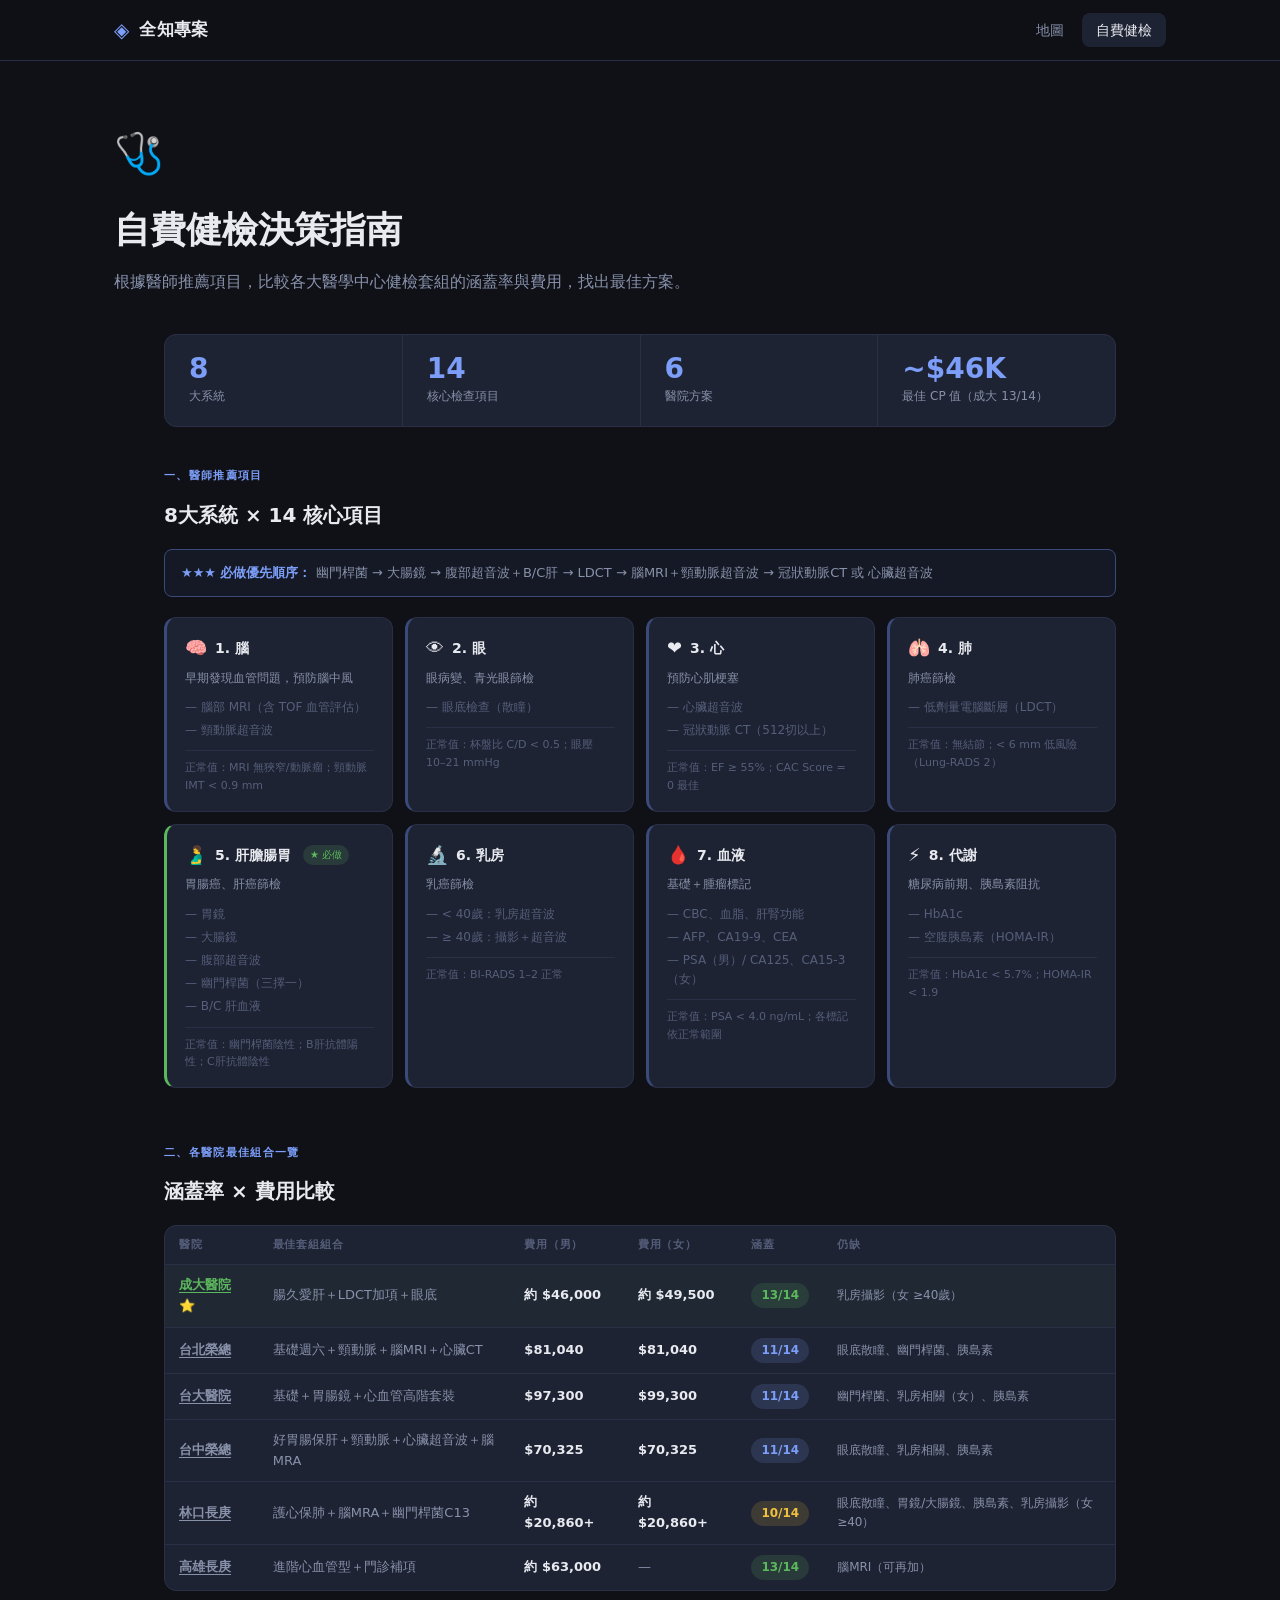
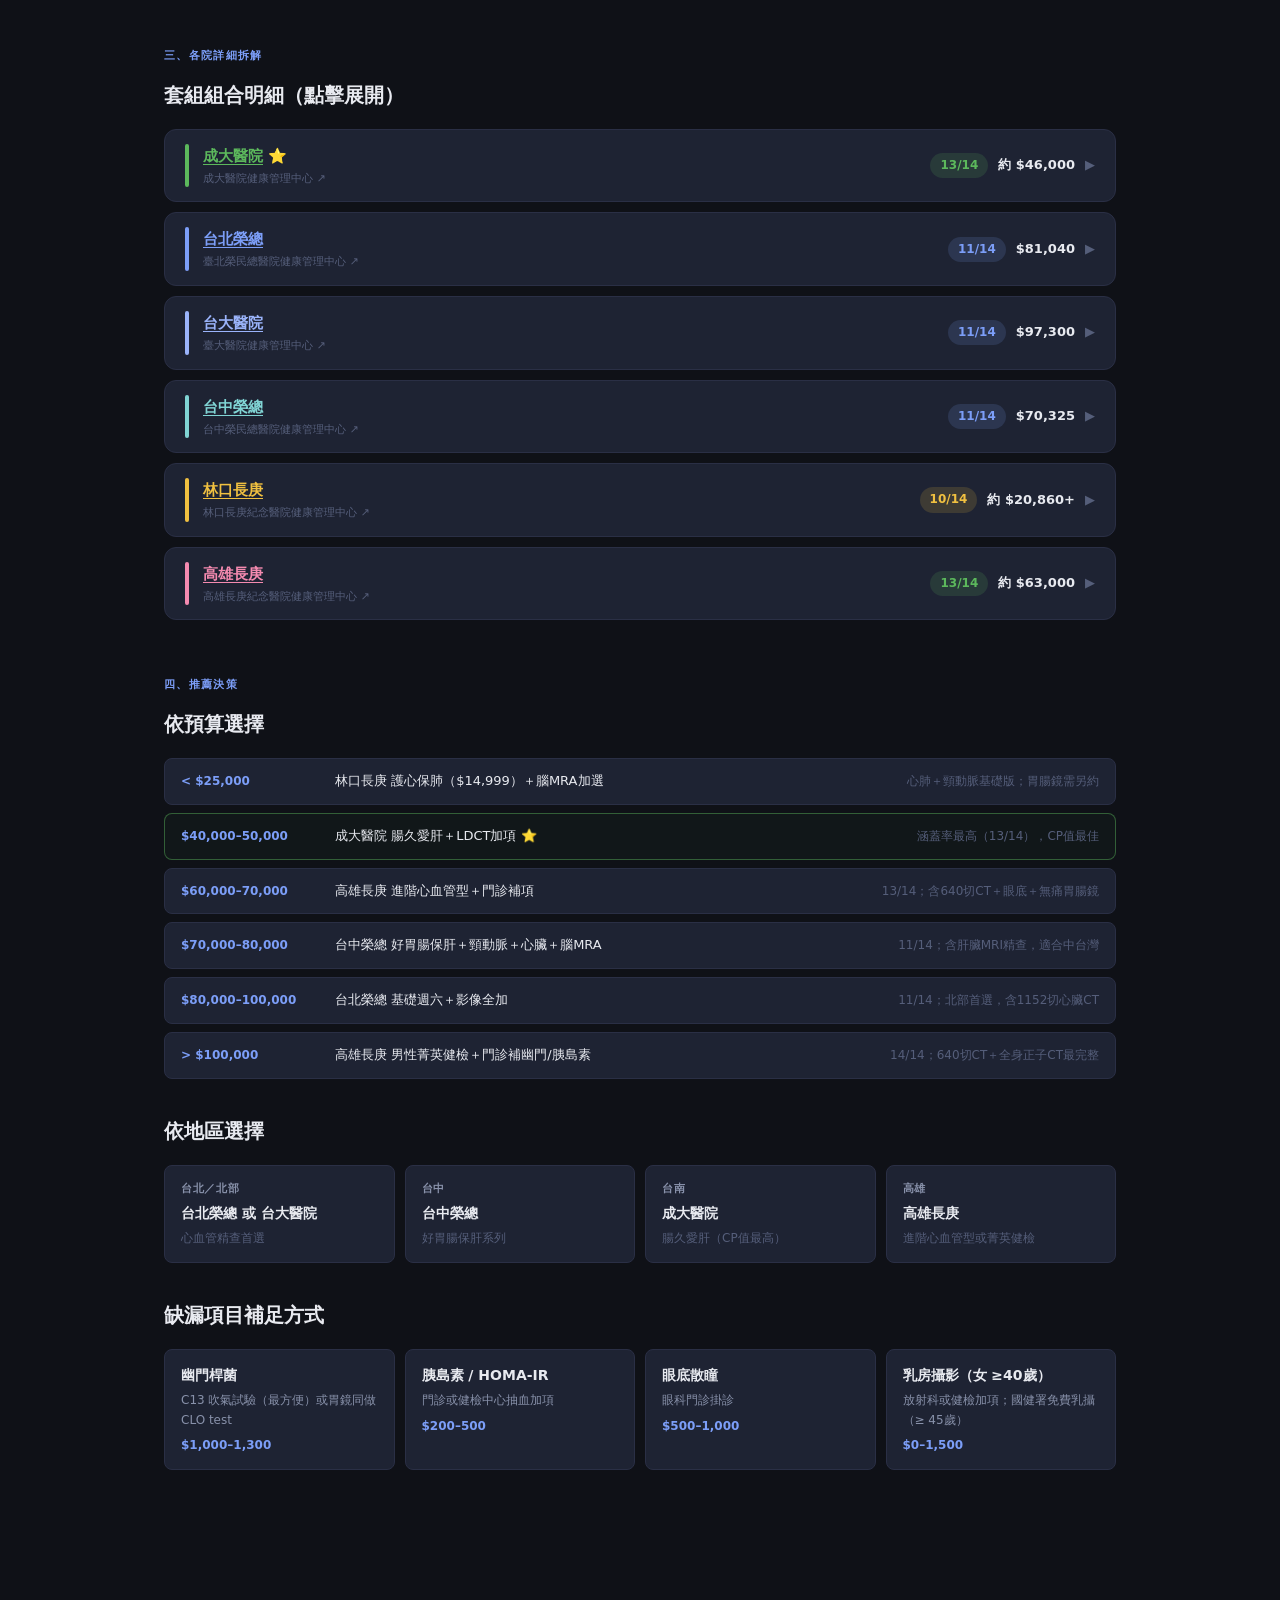
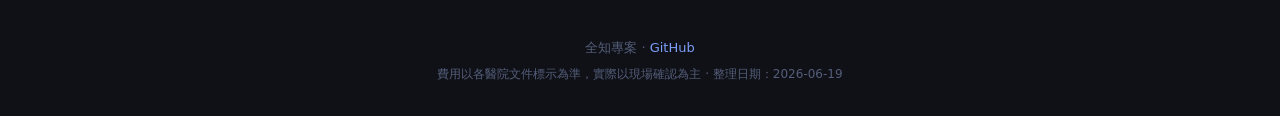
==== domains/自費健檢/index.html @ 2d079e44 "add hospital website links to health check page" ====
<!DOCTYPE html>
<html lang="zh-Hant">
<head>
  <meta charset="UTF-8" />
  <meta name="viewport" content="width=device-width, initial-scale=1.0" />
  <title>自費健檢決策指南 · 全知專案</title>
  <link rel="stylesheet" href="../../css/style.css" />
  <style>
    .hc-page { max-width: 1000px; margin: 0 auto; padding: 0 24px 80px; }

    .section-label {
      font-size: 11px; font-weight: 700; letter-spacing: 0.12em;
      text-transform: uppercase; color: var(--accent); margin-bottom: 14px;
    }
    .section-block { margin-bottom: 56px; }
    .section-block h2 { font-size: 20px; font-weight: 600; margin-bottom: 18px; }

    /* Stats bar */
    .stats-bar {
      display: flex; gap: 0; flex-wrap: wrap;
      background: var(--bg-card); border: 1px solid var(--border);
      border-radius: var(--radius); overflow: hidden; margin-bottom: 40px;
    }
    .stat-item {
      flex: 1; min-width: 110px; padding: 20px 24px;
      border-right: 1px solid var(--border);
    }
    .stat-item:last-child { border-right: none; }
    .stat-num { font-size: 28px; font-weight: 700; color: var(--accent); line-height: 1; }
    .stat-label { font-size: 12px; color: var(--text-muted); margin-top: 4px; }

    /* System cards */
    .systems-grid {
      display: grid;
      grid-template-columns: repeat(auto-fill, minmax(220px, 1fr));
      gap: 12px;
    }
    .system-card {
      background: var(--bg-card); border: 1px solid var(--border);
      border-radius: var(--radius); padding: 16px 18px;
      border-left: 3px solid var(--accent-dim);
    }
    .system-card.important { border-left-color: #5cb85c; }
    .system-card-header { display: flex; align-items: center; gap: 8px; margin-bottom: 6px; }
    .system-card-icon { font-size: 18px; }
    .system-card-title { font-size: 14px; font-weight: 600; }
    .system-tag {
      display: inline-block; font-size: 10px; padding: 2px 7px;
      background: rgba(92,184,92,0.15); border-radius: 10px; color: #5cb85c; margin-left: 4px;
    }
    .system-card-purpose { font-size: 12px; color: var(--text-muted); margin-bottom: 8px; }
    .system-card-items { list-style: none; padding: 0; margin: 0; }
    .system-card-items li { font-size: 12px; color: var(--text-dim); padding: 2px 0; }
    .system-card-items li::before { content: '— '; }
    .system-card-normal { margin-top: 8px; font-size: 11px; color: var(--text-dim); padding-top: 8px; border-top: 1px solid var(--border); }

    /* Coverage badge */
    .cov-badge {
      display: inline-flex; align-items: center;
      font-size: 12px; font-weight: 700;
      padding: 3px 10px; border-radius: 20px;
    }
    .cov-high   { background: rgba(92,184,92,0.15);  color: #5cb85c; }
    .cov-mid    { background: rgba(124,158,248,0.15); color: var(--accent); }
    .cov-low    { background: rgba(240,192,64,0.15);  color: #f0c040; }

    /* Comparison table */
    .hc-table { width: 100%; border-collapse: collapse; font-size: 13px; }
    .hc-table th {
      padding: 10px 14px; text-align: left; font-size: 11px;
      font-weight: 700; letter-spacing: 0.07em; text-transform: uppercase;
      color: var(--text-dim); border-bottom: 1px solid var(--border);
    }
    .hc-table td {
      padding: 10px 14px; border-bottom: 1px solid var(--border);
      color: var(--text-muted); vertical-align: middle;
    }
    .hc-table tr:last-child td { border-bottom: none; }
    .hc-table td:first-child { font-weight: 600; }
    .hc-table tr.rec td:first-child { color: #5cb85c; }
    .hc-table tr.rec { background: rgba(92,184,92,0.03); }
    .cost-main { font-weight: 700; color: var(--text); }

    /* Hospital accordion */
    .hosp-card {
      background: var(--bg-card); border: 1px solid var(--border);
      border-radius: var(--radius); margin-bottom: 10px; overflow: hidden;
    }
    .hosp-header {
      display: flex; align-items: center; gap: 14px;
      padding: 14px 20px; cursor: pointer; user-select: none;
      transition: background var(--transition);
    }
    .hosp-header:hover { background: rgba(255,255,255,0.025); }
    .hosp-bar { width: 4px; align-self: stretch; border-radius: 2px; flex-shrink: 0; }
    .hosp-name { font-size: 15px; font-weight: 600; }
    .hosp-sub  { font-size: 11px; color: var(--text-dim); margin-top: 2px; }
    .hosp-right { display: flex; align-items: center; gap: 10px; margin-left: auto; }
    .hosp-chevron { color: var(--text-dim); font-size: 13px; transition: transform 0.2s; flex-shrink: 0; }
    .hosp-card.open .hosp-chevron { transform: rotate(90deg); }
    .hosp-body {
      display: none; padding: 0 20px 20px 38px;
      border-top: 1px solid var(--border);
    }
    .hosp-card.open .hosp-body { display: block; }

    /* Package table */
    .pkg-table { width: 100%; border-collapse: collapse; font-size: 12px; margin-top: 16px; }
    .pkg-table th {
      padding: 7px 12px; text-align: left; font-size: 11px;
      color: var(--text-dim); border-bottom: 1px solid var(--border);
    }
    .pkg-table td {
      padding: 7px 12px; border-bottom: 1px solid var(--border); color: var(--text-muted);
    }
    .pkg-table tr:last-child td { border-bottom: none; }
    .pkg-total td { background: rgba(255,255,255,0.03); font-weight: 700; color: var(--text); }

    /* Covered / missing chips */
    .chips-row { display: flex; gap: 20px; flex-wrap: wrap; margin-top: 14px; }
    .chips-group { flex: 1; min-width: 180px; }
    .chips-title {
      font-size: 10px; font-weight: 700; letter-spacing: 0.07em;
      text-transform: uppercase; margin-bottom: 7px;
    }
    .chips-title.ok   { color: #5cb85c; }
    .chips-title.miss { color: #f0a040; }
    .chip {
      display: inline-block; font-size: 11px; padding: 2px 8px;
      border-radius: 10px; margin: 2px 3px;
    }
    .chip-ok   { background: rgba(92,184,92,0.12);  color: #5cb85c; }
    .chip-miss { background: rgba(240,160,64,0.12); color: #f0a040; }
    .gap-list { list-style: none; padding: 0; margin-top: 8px; }
    .gap-list li { font-size: 12px; color: var(--text-muted); padding: 2px 0; }
    .gap-list li::before { content: '→ '; color: var(--accent); }
    .highlight-box {
      margin-top: 14px; padding: 10px 14px;
      background: rgba(255,255,255,0.025); border-radius: 8px;
      font-size: 12px; color: var(--text-muted); line-height: 1.7;
    }
    .alt-plan-box {
      margin-top: 10px; padding: 12px 14px;
      border-radius: 8px; border: 1px solid; font-size: 12px;
    }
    .alt-plan-box strong { display: block; margin-bottom: 4px; }

    /* Budget tiers */
    .budget-list { display: flex; flex-direction: column; gap: 8px; }
    .budget-row {
      display: flex; align-items: baseline; gap: 14px; flex-wrap: wrap;
      background: var(--bg-card); border: 1px solid var(--border);
      border-radius: var(--radius-sm); padding: 12px 16px;
      transition: border-color var(--transition);
    }
    .budget-row:hover { border-color: var(--accent-dim); }
    .budget-row.best {
      border-color: rgba(92,184,92,0.45);
      background: rgba(92,184,92,0.04);
    }
    .budget-range {
      font-size: 12px; font-weight: 700; color: var(--accent);
      min-width: 140px; flex-shrink: 0;
    }
    .budget-plan { font-size: 13px; color: var(--text); flex: 1; }
    .budget-note { font-size: 12px; color: var(--text-dim); }

    /* Region cards */
    .region-grid {
      display: grid;
      grid-template-columns: repeat(auto-fill, minmax(200px, 1fr));
      gap: 10px;
    }
    .region-card {
      background: var(--bg-card); border: 1px solid var(--border);
      border-radius: var(--radius-sm); padding: 14px 16px;
    }
    .region-name  { font-size: 11px; font-weight: 700; text-transform: uppercase; letter-spacing: 0.06em; color: var(--text-muted); margin-bottom: 5px; }
    .region-hosp  { font-size: 14px; font-weight: 600; color: var(--text); }
    .region-note  { font-size: 12px; color: var(--text-dim); margin-top: 4px; }

    /* Remedy cards */
    .remedy-grid {
      display: grid;
      grid-template-columns: repeat(auto-fill, minmax(220px, 1fr));
      gap: 10px;
    }
    .remedy-card {
      background: var(--bg-card); border: 1px solid var(--border);
      border-radius: var(--radius-sm); padding: 14px 16px;
    }
    .remedy-item { font-size: 14px; font-weight: 600; margin-bottom: 5px; }
    .remedy-how  { font-size: 12px; color: var(--text-muted); margin-bottom: 6px; line-height: 1.6; }
    .remedy-cost { font-size: 12px; font-weight: 700; color: var(--accent); }

    /* Info note */
    .info-note {
      background: rgba(124,158,248,0.06); border: 1px solid var(--accent-dim);
      border-radius: var(--radius-sm); padding: 12px 16px;
      font-size: 13px; color: var(--text-muted); margin-bottom: 20px; line-height: 1.7;
    }
    .info-note strong { color: var(--accent); }

    @media (max-width: 768px) {
      .stats-bar { flex-direction: row; }
      .stat-item { border-right: 1px solid var(--border); border-bottom: none; }
      .systems-grid { grid-template-columns: 1fr; }
      .chips-row { flex-direction: column; }
      .budget-row { flex-direction: column; gap: 4px; }
      .budget-range { min-width: auto; }
    }
  </style>
</head>
<body>

  <header class="site-header">
    <div class="header-inner">
      <div class="logo">
        <a href="../../index.html" style="display:flex;align-items:center;gap:10px;color:inherit;text-decoration:none;">
          <span class="logo-icon">◈</span>
          <span class="logo-text">全知專案</span>
        </a>
      </div>
      <nav class="site-nav">
        <a href="../../index.html" class="nav-link">地圖</a>
        <a href="index.html" class="nav-link active">自費健檢</a>
      </nav>
    </div>
  </header>

  <main>
    <div class="domain-page-header">
      <span class="domain-page-icon">🩺</span>
      <h1 class="domain-page-title">自費健檢決策指南</h1>
      <p class="domain-page-desc">根據醫師推薦項目，比較各大醫學中心健檢套組的涵蓋率與費用，找出最佳方案。</p>
    </div>

    <div class="hc-page">

      <!-- Stats bar -->
      <div class="stats-bar">
        <div class="stat-item">
          <div class="stat-num">8</div>
          <div class="stat-label">大系統</div>
        </div>
        <div class="stat-item">
          <div class="stat-num">14</div>
          <div class="stat-label">核心檢查項目</div>
        </div>
        <div class="stat-item">
          <div class="stat-num">6</div>
          <div class="stat-label">醫院方案</div>
        </div>
        <div class="stat-item">
          <div class="stat-num">~$46K</div>
          <div class="stat-label">最佳 CP 值（成大 13/14）</div>
        </div>
      </div>

      <!-- 一、8大系統 -->
      <div class="section-block" id="systems">
        <div class="section-label">一、醫師推薦項目</div>
        <h2>8大系統 × 14 核心項目</h2>
        <div class="info-note">
          <strong>★★★ 必做優先順序：</strong>
          幽門桿菌 → 大腸鏡 → 腹部超音波＋B/C肝 → LDCT → 腦MRI＋頸動脈超音波 → 冠狀動脈CT 或 心臟超音波
        </div>
        <div class="systems-grid" id="systemsGrid"></div>
      </div>

      <!-- 二、比較總覽 -->
      <div class="section-block" id="overview">
        <div class="section-label">二、各醫院最佳組合一覽</div>
        <h2>涵蓋率 × 費用比較</h2>
        <div style="background:var(--bg-card);border:1px solid var(--border);border-radius:var(--radius);overflow:hidden;">
          <table class="hc-table" id="comparisonTable"></table>
        </div>
      </div>

      <!-- 三、詳細拆解 -->
      <div class="section-block" id="detail">
        <div class="section-label">三、各院詳細拆解</div>
        <h2>套組組合明細（點擊展開）</h2>
        <div id="hospitalCards"></div>
      </div>

      <!-- 四、推薦決策 -->
      <div class="section-block" id="decision">
        <div class="section-label">四、推薦決策</div>
        <h2>依預算選擇</h2>
        <div class="budget-list" id="budgetList"></div>

        <h2 style="margin-top:36px;">依地區選擇</h2>
        <div class="region-grid" id="regionGrid"></div>

        <h2 style="margin-top:36px;">缺漏項目補足方式</h2>
        <div class="remedy-grid" id="remedyGrid"></div>
      </div>

    </div><!-- .hc-page -->
  </main>

  <footer class="site-footer">
    <p>全知專案 · <a href="https://github.com/Risch315815/Know_All" target="_blank">GitHub</a></p>
    <p style="margin-top:6px;font-size:12px;color:var(--text-dim);">費用以各醫院文件標示為準，實際以現場確認為主 · 整理日期：2026-06-19</p>
  </footer>

  <script>
  // ════════════════════════════════════════════════════════
  // DATA
  // ════════════════════════════════════════════════════════

  const SYSTEMS = [
    {
      id: 1, icon: '🧠', title: '腦', important: false,
      purpose: '早期發現血管問題，預防腦中風',
      items: ['腦部 MRI（含 TOF 血管評估）', '頸動脈超音波'],
      normal: 'MRI 無狹窄/動脈瘤；頸動脈 IMT < 0.9 mm',
    },
    {
      id: 2, icon: '👁', title: '眼', important: false,
      purpose: '眼病變、青光眼篩檢',
      items: ['眼底檢查（散瞳）'],
      normal: '杯盤比 C/D < 0.5；眼壓 10–21 mmHg',
    },
    {
      id: 3, icon: '❤️', title: '心', important: false,
      purpose: '預防心肌梗塞',
      items: ['心臟超音波', '冠狀動脈 CT（512切以上）'],
      normal: 'EF ≥ 55%；CAC Score = 0 最佳',
    },
    {
      id: 4, icon: '🫁', title: '肺', important: false,
      purpose: '肺癌篩檢',
      items: ['低劑量電腦斷層（LDCT）'],
      normal: '無結節；< 6 mm 低風險（Lung-RADS 2）',
    },
    {
      id: 5, icon: '🫃', title: '肝膽腸胃', important: true,
      purpose: '胃腸癌、肝癌篩檢',
      items: ['胃鏡', '大腸鏡', '腹部超音波', '幽門桿菌（三擇一）', 'B/C 肝血液'],
      normal: '幽門桿菌陰性；B肝抗體陽性；C肝抗體陰性',
    },
    {
      id: 6, icon: '🔬', title: '乳房', important: false,
      purpose: '乳癌篩檢',
      items: ['< 40歲：乳房超音波', '≥ 40歲：攝影＋超音波'],
      normal: 'BI-RADS 1–2 正常',
    },
    {
      id: 7, icon: '🩸', title: '血液', important: false,
      purpose: '基礎＋腫瘤標記',
      items: ['CBC、血脂、肝腎功能', 'AFP、CA19-9、CEA', 'PSA（男）/ CA125、CA15-3（女）'],
      normal: 'PSA < 4.0 ng/mL；各標記依正常範圍',
    },
    {
      id: 8, icon: '⚡', title: '代謝', important: false,
      purpose: '糖尿病前期、胰島素阻抗',
      items: ['HbA1c', '空腹胰島素（HOMA-IR）'],
      normal: 'HbA1c < 5.7%；HOMA-IR < 1.9',
    },
  ];

  const HOSPITALS = [
    {
      name: '成大醫院', fullName: '成大醫院健康管理中心',
      url: 'https://hmc.hosp.ncku.edu.tw/%E5%81%A5%E6%AA%A2%E5%A5%97%E8%A3%9D/%E5%A5%97%E8%A3%9D%E9%A0%90%E7%B4%84/',
      color: '#5cb85c', recommended: true,
      combo: '腸久愛肝＋LDCT加項＋眼底',
      costM: '約 $46,000', costF: '約 $49,500',
      cov: 13, tot: 14,
      missing: ['乳房攝影（女 ≥40歲）'],
      packages: [
        { item: '腸久愛肝套組（腦MRI＋頸動脈＋冠狀動脈CT＋胃腸鏡＋腹部MRI＋幽門桿菌＋腫瘤標記）', m: '$41,200',          f: '$44,500' },
        { item: '加購：LDCT',              m: '約 $3,000–5,000', f: '同左' },
        { item: '加購：眼底散瞳（眼科掛診）', m: '約 $500–1,000',   f: '同左' },
        { item: '加購：乳房攝影（女 ≥ 40歲）',m: '—',              f: '約 $1,000–1,500' },
        { item: '合計估算', m: '約 $45–47K', f: '約 $47.5–51K', total: true },
      ],
      covered: ['腦MRI', '頸動脈', '心臟超音波＋256切CT', '胃鏡', '大腸鏡', '腹部超音波＋腹部MRI', '幽門桿菌', 'B/C肝', '乳房超音波（女）', '腫瘤標記', 'HbA1c', '胰島素'],
      gaps: ['LDCT → 加購補足', '眼底散瞳 → 眼科掛診（約 $500–1,000）'],
      highlight: '腸久愛肝為所有套組中 CP值最高，特別亮點：含腹部MRI精查胰臟癌＋肝癌（優於一般腹部超音波）。加購LDCT後達 13/14。',
    },
    {
      name: '台北榮總', fullName: '臺北榮民總醫院健康管理中心',
      url: 'https://phys.vghtpe.gov.tw/departments.php?lanauge=CH',
      color: '#7c9ef8', recommended: false,
      combo: '基礎週六＋頸動脈＋腦MRI＋心臟CT',
      costM: '$81,040', costF: '$81,040',
      cov: 11, tot: 14,
      missing: ['眼底散瞳', '幽門桿菌', '胰島素'],
      packages: [
        { item: '基礎週六套組（含LDCT＋無痛胃腸鏡）',    m: '$33,000', f: '$33,000' },
        { item: 'D-02 頸動脈超音波',                    m: '$1,040',  f: '$1,040' },
        { item: 'B-04 腦血管磁振造影（MRI）',            m: '$22,000', f: '$22,000' },
        { item: 'B-02 1152切面心臟血管CT',               m: '$25,000', f: '$25,000' },
        { item: '合計', m: '$81,040', f: '$81,040', total: true },
      ],
      covered: ['腦MRI', '頸動脈', '1152切心臟CT', 'LDCT', '胃鏡', '大腸鏡', '腹部超音波', 'B/C肝', '乳房超音波（女）', '腫瘤標記', 'HbA1c'],
      gaps: ['眼底散瞳 → 掛眼科（約 $500–1,000）', '幽門桿菌 → C13 吹氣試驗加項', '胰島素 → 單項抽血加驗（約 $200–500）'],
      highlight: '北部首選。1152切心臟CT為高精度冠狀動脈掃描。',
    },
    {
      name: '台大醫院', fullName: '臺大醫院健康管理中心',
      url: 'https://hmc.ntuh.gov.tw/xcmenu?xsmsid=0M244857844766322333',
      color: '#9ab3fa', recommended: false,
      combo: '基礎＋胃腸鏡＋心血管高階套裝',
      costM: '$97,300', costF: '$99,300',
      cov: 11, tot: 14,
      missing: ['幽門桿菌', '乳房相關（女）', '胰島素'],
      packages: [
        { item: '男性基礎套裝（含LDCT＋腹部超音波＋眼科）', m: '$23,000', f: '$25,000' },
        { item: '胃腸鏡套裝（無痛胃鏡＋大腸鏡）',          m: '$13,700', f: '$13,700' },
        { item: '心血管高階套裝（腦MRA＋頸動脈＋冠狀動脈CT）', m: '$60,600', f: '$60,600' },
        { item: '合計', m: '$97,300', f: '$99,300', total: true },
      ],
      covered: ['腦MRI(MRA)', '頸動脈', '心臟超音波＋冠狀動脈CT', 'LDCT', '眼底', '胃鏡', '大腸鏡', '腹部超音波', 'B/C肝', '腫瘤標記', 'HbA1c'],
      gaps: ['幽門桿菌 → 胃鏡中加做 CLO test 或另約 C13', '乳房相關（女）→ 另行安排', '胰島素 → 單項加驗'],
      highlight: '心血管高階套裝含腦MRA，為所有醫院中腦血管評估最精細。',
    },
    {
      name: '台中榮總', fullName: '台中榮民總醫院健康管理中心',
      url: 'https://www.vghtc.gov.tw/CP/5229/2031',
      color: '#80d4d4', recommended: false,
      combo: '好胃腸保肝＋頸動脈＋心臟超音波＋腦MRA',
      costM: '$70,325', costF: '$70,325',
      cov: 11, tot: 14,
      missing: ['眼底散瞳', '乳房相關', '胰島素'],
      packages: [
        { item: '好胃腸保肝套組（含LDCT＋無痛胃腸鏡＋肝臟MRI）', m: '$46,000', f: '$46,000' },
        { item: '頸動脈超音波',      m: '$2,125',  f: '$2,125' },
        { item: '心臟超音波',        m: '$4,200',  f: '$4,200' },
        { item: '腦血管磁振造影（MRA）', m: '$18,000', f: '$18,000' },
        { item: '合計', m: '$70,325', f: '$70,325', total: true },
      ],
      covered: ['腦MRA', '頸動脈', '心臟超音波', 'LDCT', '胃鏡', '大腸鏡', '腹部超音波＋肝臟MRI', '幽門桿菌', 'B/C肝', '腫瘤標記', 'HbA1c'],
      gaps: ['眼底散瞳 → 掛眼科', '乳房超音波/攝影 → 加選 $735', '胰島素 → 可加選血液尊爵專案'],
      highlight: '好胃腸保肝含肝臟MRI（精查早期肝癌），適合肝病高風險族群。中台灣首選。',
    },
    {
      name: '林口長庚', fullName: '林口長庚紀念醫院健康管理中心',
      url: 'https://cghdpt.cgmh.org.tw/dept/hmclnk/m/10408/news/35858',
      color: '#f0c040', recommended: false,
      combo: '護心保肺＋腦MRA＋幽門桿菌C13',
      costM: '約 $20,860+', costF: '約 $20,860+',
      cov: 10, tot: 14,
      missing: ['眼底散瞳', '胃鏡/大腸鏡', '胰島素', '乳房攝影（女≥40）'],
      packages: [
        { item: '護心保肺康健套組（心臟超音波＋頸動脈＋LDCT＋腹部超音波＋B/C肝）', m: '$14,999', f: '$14,999' },
        { item: '超高階腦磁振血管攝影（加選，起價）', m: '$4,560',  f: '$4,560' },
        { item: '幽門桿菌 C13 吹氣試驗',             m: '$1,300',  f: '$1,300' },
        { item: '合計（起價）', m: '約 $20,860', f: '約 $20,860', total: true },
      ],
      covered: ['腦MRA(加選)', '頸動脈', '心臟超音波', 'LDCT', '腹部超音波', '幽門桿菌(加選)', 'B/C肝', '乳房超音波（女）', '腫瘤標記', 'HbA1c'],
      gaps: ['眼底散瞳 → 掛眼科', '胃鏡、大腸鏡 → 需另外安排', '胰島素 → 單項加驗', '乳房攝影（女 ≥ 40歲）→ 另行安排'],
      highlight: '費用最平價，$14,999 即含心臟超音波＋頸動脈＋LDCT，預算有限的優質起點。胃腸鏡需另約，模組化彈性高。',
    },
    {
      name: '高雄長庚', fullName: '高雄長庚紀念醫院健康管理中心',
      url: 'https://www1.cgmh.org.tw/intr/intr4/c8190/',
      color: '#f48ab0', recommended: false,
      combo: '進階心血管型＋門診補項',
      costM: '約 $63,000', costF: '—',
      cov: 13, tot: 14,
      missing: ['腦MRI（可再加）'],
      packages: [
        { item: '進階心血管型套組（頸動脈＋眼底＋心臟超音波＋640切CT＋無痛胃腸鏡＋腹部超音波＋腫瘤標記）', m: '$55,000', f: '—' },
        { item: '門診：LDCT',              m: '約 $5,000–7,000', f: '—' },
        { item: '門診：幽門桿菌 C13 吹氣', m: '約 $1,000–1,300', f: '—' },
        { item: '門診：B/C 型肝炎血液',    m: '約 $300–500',     f: '—' },
        { item: '門診：空腹胰島素',         m: '約 $200–500',     f: '—' },
        { item: '合計估算', m: '約 $61.5–64.3K', f: '—', total: true },
      ],
      covered: ['頸動脈', '眼底鏡', '心臟超音波＋640切CT', '無痛胃鏡', '無痛大腸鏡', '腹部超音波', '腫瘤標記', 'HbA1c', 'LDCT(門診)', '幽門桿菌(門診)', 'B/C肝(門診)', '胰島素(門診)'],
      gaps: ['腦部MRI → 可再加，費用約 $18,000–22,000'],
      highlight: '640切冠狀動脈CT為資料中最高切數。進階心血管型以 $55,000 套組搭配門診補項，約 $63,000 達 13/14，相較菁英健檢省下約 $45,000。',
      altPlan: { name: '方案B：男性菁英健檢', cost: '$107,500（男）/ $104,500（女）', color: '#f48ab0', note: '含全身正子CT(PET/CT)，加做幽門桿菌＋胰島素後可達 14/14。' },
    },
  ];

  const BUDGET = [
    { range: '< $25,000',       plan: '林口長庚 護心保肺（$14,999）＋腦MRA加選',        note: '心肺＋頸動脈基礎版；胃腸鏡需另約', best: false },
    { range: '$40,000–50,000',  plan: '成大醫院 腸久愛肝＋LDCT加項 ⭐',               note: '涵蓋率最高（13/14），CP值最佳',     best: true  },
    { range: '$60,000–70,000',  plan: '高雄長庚 進階心血管型＋門診補項',               note: '13/14；含640切CT＋眼底＋無痛胃腸鏡', best: false },
    { range: '$70,000–80,000',  plan: '台中榮總 好胃腸保肝＋頸動脈＋心臟＋腦MRA',    note: '11/14；含肝臟MRI精查，適合中台灣', best: false },
    { range: '$80,000–100,000', plan: '台北榮總 基礎週六＋影像全加',                   note: '11/14；北部首選，含1152切心臟CT',   best: false },
    { range: '> $100,000',      plan: '高雄長庚 男性菁英健檢＋門診補幽門/胰島素',     note: '14/14；640切CT＋全身正子CT最完整', best: false },
  ];

  const REGIONS = [
    { region: '台北／北部', hosp: '台北榮總 或 台大醫院', note: '心血管精查首選' },
    { region: '台中',       hosp: '台中榮總',              note: '好胃腸保肝系列' },
    { region: '台南',       hosp: '成大醫院',              note: '腸久愛肝（CP值最高）' },
    { region: '高雄',       hosp: '高雄長庚',              note: '進階心血管型或菁英健檢' },
  ];

  const REMEDIES = [
    { item: '幽門桿菌',           how: 'C13 吹氣試驗（最方便）或胃鏡同做 CLO test',    cost: '$1,000–1,300' },
    { item: '胰島素 / HOMA-IR',   how: '門診或健檢中心抽血加項',                       cost: '$200–500' },
    { item: '眼底散瞳',           how: '眼科門診掛診',                                 cost: '$500–1,000' },
    { item: '乳房攝影（女 ≥40歲）', how: '放射科或健檢加項；國健署免費乳攝（≥ 45歲）', cost: '$0–1,500' },
  ];

  // ════════════════════════════════════════════════════════
  // HELPERS
  // ════════════════════════════════════════════════════════

  function covClass(n, t) {
    const p = n / t;
    return p >= 0.9 ? 'cov-high' : p >= 0.75 ? 'cov-mid' : 'cov-low';
  }

  // ════════════════════════════════════════════════════════
  // BUILD FUNCTIONS
  // ════════════════════════════════════════════════════════

  function buildSystems() {
    const grid = document.getElementById('systemsGrid');
    SYSTEMS.forEach(s => {
      const d = document.createElement('div');
      d.className = 'system-card' + (s.important ? ' important' : '');
      d.innerHTML = `
        <div class="system-card-header">
          <span class="system-card-icon">${s.icon}</span>
          <span class="system-card-title">${s.id}. ${s.title}</span>
          ${s.important ? '<span class="system-tag">★ 必做</span>' : ''}
        </div>
        <div class="system-card-purpose">${s.purpose}</div>
        <ul class="system-card-items">
          ${s.items.map(i => `<li>${i}</li>`).join('')}
        </ul>
        <div class="system-card-normal">正常值：${s.normal}</div>`;
      grid.appendChild(d);
    });
  }

  function buildComparison() {
    const tbl = document.getElementById('comparisonTable');
    tbl.innerHTML = `
      <thead>
        <tr>
          <th>醫院</th>
          <th>最佳套組組合</th>
          <th>費用（男）</th>
          <th>費用（女）</th>
          <th>涵蓋</th>
          <th>仍缺</th>
        </tr>
      </thead>
      <tbody>
        ${HOSPITALS.map(h => `
          <tr class="${h.recommended ? 'rec' : ''}">
            <td><a href="${h.url}" target="_blank" rel="noopener" style="color:inherit;text-decoration:underline;text-underline-offset:3px;">${h.name}</a>${h.recommended ? ' ⭐' : ''}</td>
            <td>${h.combo}</td>
            <td><span class="cost-main">${h.costM}</span></td>
            <td><span class="${h.costF === '—' ? '' : 'cost-main'}">${h.costF}</span></td>
            <td><span class="cov-badge ${covClass(h.cov, h.tot)}">${h.cov}/${h.tot}</span></td>
            <td style="font-size:12px;">${h.missing.join('、')}</td>
          </tr>`).join('')}
      </tbody>`;
  }

  function buildHospitalCards() {
    const container = document.getElementById('hospitalCards');
    HOSPITALS.forEach(h => {
      const card = document.createElement('div');
      card.className = 'hosp-card';
      card.innerHTML = `
        <div class="hosp-header">
          <div class="hosp-bar" style="background:${h.color};"></div>
          <div>
            <div class="hosp-name" style="color:${h.color};">
              <a href="${h.url}" target="_blank" rel="noopener" style="color:inherit;text-decoration:underline;text-underline-offset:3px;">${h.name}</a>${h.recommended ? ' ⭐' : ''}
            </div>
            <div class="hosp-sub"><a href="${h.url}" target="_blank" rel="noopener" style="color:var(--text-dim);">${h.fullName} ↗</a></div>
          </div>
          <div class="hosp-right">
            <span class="cov-badge ${covClass(h.cov, h.tot)}">${h.cov}/${h.tot}</span>
            <span style="font-size:13px;font-weight:700;color:var(--text);">${h.costM}</span>
            <span class="hosp-chevron">▶</span>
          </div>
        </div>
        <div class="hosp-body">
          <table class="pkg-table">
            <thead><tr><th>項目</th><th>費用（男）</th><th>費用（女）</th></tr></thead>
            <tbody>
              ${h.packages.map(p => `
                <tr class="${p.total ? 'pkg-total' : ''}">
                  <td>${p.item}</td>
                  <td>${p.m}</td>
                  <td>${p.f || p.m}</td>
                </tr>`).join('')}
            </tbody>
          </table>
          <div class="chips-row">
            <div class="chips-group">
              <div class="chips-title ok">已涵蓋</div>
              ${h.covered.map(c => `<span class="chip chip-ok">${c}</span>`).join('')}
            </div>
            <div class="chips-group">
              <div class="chips-title miss">仍缺 / 補足方式</div>
              ${h.missing.map(m => `<span class="chip chip-miss">${m}</span>`).join('')}
              <ul class="gap-list">${h.gaps.map(g => `<li>${g}</li>`).join('')}</ul>
            </div>
          </div>
          ${h.highlight ? `<div class="highlight-box">${h.highlight}</div>` : ''}
          ${h.altPlan ? `
            <div class="alt-plan-box" style="background:rgba(244,138,176,0.05);border-color:rgba(244,138,176,0.25);">
              <strong style="color:${h.altPlan.color};">${h.altPlan.name}
                <span style="font-weight:400;color:var(--text-dim);margin-left:8px;">${h.altPlan.cost}</span>
              </strong>
              <div style="color:var(--text-muted);">${h.altPlan.note}</div>
            </div>` : ''}
        </div>`;
      card.querySelector('.hosp-header').addEventListener('click', () => card.classList.toggle('open'));
      container.appendChild(card);
    });
  }

  function buildBudget() {
    const container = document.getElementById('budgetList');
    BUDGET.forEach(t => {
      const row = document.createElement('div');
      row.className = 'budget-row' + (t.best ? ' best' : '');
      row.innerHTML = `
        <div class="budget-range">${t.range}</div>
        <div class="budget-plan">${t.plan}</div>
        <div class="budget-note">${t.note}</div>`;
      container.appendChild(row);
    });
  }

  function buildRegions() {
    const container = document.getElementById('regionGrid');
    REGIONS.forEach(r => {
      const card = document.createElement('div');
      card.className = 'region-card';
      card.innerHTML = `
        <div class="region-name">${r.region}</div>
        <div class="region-hosp">${r.hosp}</div>
        <div class="region-note">${r.note}</div>`;
      container.appendChild(card);
    });
  }

  function buildRemedies() {
    const container = document.getElementById('remedyGrid');
    REMEDIES.forEach(r => {
      const card = document.createElement('div');
      card.className = 'remedy-card';
      card.innerHTML = `
        <div class="remedy-item">${r.item}</div>
        <div class="remedy-how">${r.how}</div>
        <div class="remedy-cost">${r.cost}</div>`;
      container.appendChild(card);
    });
  }

  document.addEventListener('DOMContentLoaded', () => {
    buildSystems();
    buildComparison();
    buildHospitalCards();
    buildBudget();
    buildRegions();
    buildRemedies();
  });
  </script>
</body>
</html>
---- css/style.css ----
/* ===========================
   全知專案 — Global Styles
   =========================== */

:root {
  --bg:          #0f1117;
  --bg-surface:  #181c27;
  --bg-card:     #1e2333;
  --border:      #2a2f45;
  --accent:      #7c9ef8;
  --accent-dim:  #3a4a7a;
  --text:        #e8eaf0;
  --text-muted:  #8891aa;
  --text-dim:    #555e7a;
  --success:     #5cb85c;
  --radius:      12px;
  --radius-sm:   8px;
  --font:        'Segoe UI', system-ui, -apple-system, sans-serif;
  --transition:  0.2s ease;
}

*, *::before, *::after {
  box-sizing: border-box;
  margin: 0;
  padding: 0;
}

html {
  scroll-behavior: smooth;
}

body {
  background: var(--bg);
  color: var(--text);
  font-family: var(--font);
  font-size: 15px;
  line-height: 1.6;
  min-height: 100vh;
}

a {
  color: var(--accent);
  text-decoration: none;
}

a:hover {
  text-decoration: underline;
}

/* ===========================
   Header
   =========================== */

.site-header {
  position: sticky;
  top: 0;
  z-index: 100;
  background: rgba(15, 17, 23, 0.85);
  backdrop-filter: blur(12px);
  border-bottom: 1px solid var(--border);
}

.header-inner {
  max-width: 1100px;
  margin: 0 auto;
  padding: 0 24px;
  height: 60px;
  display: flex;
  align-items: center;
  justify-content: space-between;
}

.logo {
  display: flex;
  align-items: center;
  gap: 10px;
  cursor: default;
}

.logo-icon {
  font-size: 20px;
  color: var(--accent);
}

.logo-text {
  font-size: 17px;
  font-weight: 600;
  letter-spacing: 0.02em;
}

.site-nav {
  display: flex;
  gap: 4px;
}

.nav-link {
  padding: 6px 14px;
  border-radius: var(--radius-sm);
  color: var(--text-muted);
  font-size: 14px;
  transition: var(--transition);
}

.nav-link:hover,
.nav-link.active {
  color: var(--text);
  background: var(--bg-card);
  text-decoration: none;
}

/* ===========================
   Hero
   =========================== */

.hero {
  padding: 80px 24px 60px;
  text-align: center;
}

.hero-inner {
  max-width: 600px;
  margin: 0 auto;
}

.hero-title {
  font-size: 42px;
  font-weight: 700;
  letter-spacing: -0.02em;
  background: linear-gradient(135deg, #fff 30%, var(--accent));
  -webkit-background-clip: text;
  -webkit-text-fill-color: transparent;
  background-clip: text;
  margin-bottom: 16px;
}

.hero-subtitle {
  font-size: 16px;
  color: var(--text-muted);
  line-height: 1.8;
}

/* ===========================
   Domains Section
   =========================== */

.domains-section {
  max-width: 1100px;
  margin: 0 auto;
  padding: 0 24px 80px;
}

.section-header {
  margin-bottom: 32px;
}

.section-title {
  font-size: 22px;
  font-weight: 600;
  margin-bottom: 8px;
}

.section-desc {
  color: var(--text-muted);
  font-size: 14px;
}

.domains-grid {
  display: grid;
  grid-template-columns: repeat(auto-fill, minmax(260px, 1fr));
  gap: 16px;
  margin-bottom: 24px;
}

/* Domain Card */
.domain-card {
  background: var(--bg-card);
  border: 1px solid var(--border);
  border-radius: var(--radius);
  padding: 24px;
  cursor: pointer;
  transition: var(--transition);
  display: flex;
  flex-direction: column;
  gap: 12px;
  text-decoration: none;
  color: inherit;
  position: relative;
  overflow: hidden;
}

.domain-card::before {
  content: '';
  position: absolute;
  inset: 0;
  background: linear-gradient(135deg, var(--accent-dim), transparent);
  opacity: 0;
  transition: var(--transition);
}

.domain-card:hover {
  border-color: var(--accent-dim);
  transform: translateY(-2px);
  box-shadow: 0 8px 32px rgba(0,0,0,0.3);
  text-decoration: none;
}

.domain-card:hover::before {
  opacity: 0.15;
}

.domain-card-icon {
  font-size: 28px;
  line-height: 1;
}

.domain-card-name {
  font-size: 17px;
  font-weight: 600;
}

.domain-card-desc {
  font-size: 13px;
  color: var(--text-muted);
  line-height: 1.6;
  flex: 1;
}

.domain-card-meta {
  display: flex;
  align-items: center;
  justify-content: space-between;
  padding-top: 12px;
  border-top: 1px solid var(--border);
}

.domain-card-status {
  font-size: 11px;
  color: var(--text-dim);
  text-transform: uppercase;
  letter-spacing: 0.06em;
}

.domain-card-arrow {
  color: var(--accent);
  font-size: 16px;
  opacity: 0;
  transition: var(--transition);
}

.domain-card:hover .domain-card-arrow {
  opacity: 1;
  transform: translateX(4px);
}

/* Empty State */
.empty-state {
  grid-column: 1 / -1;
  text-align: center;
  padding: 60px 20px;
  color: var(--text-dim);
}

.empty-state-icon {
  font-size: 48px;
  margin-bottom: 16px;
  opacity: 0.4;
}

.empty-state p {
  font-size: 15px;
}

/* Add Domain Button */
.add-domain-wrapper {
  display: flex;
  justify-content: center;
}

.add-domain-btn {
  display: flex;
  align-items: center;
  gap: 8px;
  padding: 10px 24px;
  background: transparent;
  border: 1px dashed var(--border);
  border-radius: var(--radius);
  color: var(--text-muted);
  font-size: 14px;
  cursor: pointer;
  transition: var(--transition);
}

.add-domain-btn:hover {
  border-color: var(--accent-dim);
  color: var(--accent);
  background: var(--bg-card);
}

.add-icon {
  font-size: 18px;
  line-height: 1;
}

/* ===========================
   Philosophy Section
   =========================== */

.philosophy-section {
  background: var(--bg-surface);
  border-top: 1px solid var(--border);
  border-bottom: 1px solid var(--border);
  padding: 80px 24px;
}

.philosophy-inner {
  max-width: 1100px;
  margin: 0 auto;
}

.philosophy-title {
  font-size: 22px;
  font-weight: 600;
  margin-bottom: 40px;
  text-align: center;
}

.belief-grid {
  display: grid;
  grid-template-columns: repeat(auto-fit, minmax(280px, 1fr));
  gap: 24px;
}

.belief-card {
  background: var(--bg-card);
  border: 1px solid var(--border);
  border-radius: var(--radius);
  padding: 28px;
}

.belief-icon {
  font-size: 24px;
  color: var(--accent);
  margin-bottom: 16px;
}

.belief-card h3 {
  font-size: 16px;
  font-weight: 600;
  margin-bottom: 10px;
}

.belief-card p {
  font-size: 14px;
  color: var(--text-muted);
  line-height: 1.7;
}

/* ===========================
   Footer
   =========================== */

.site-footer {
  text-align: center;
  padding: 32px 24px;
  color: var(--text-dim);
  font-size: 13px;
}

/* ===========================
   Modal
   =========================== */

.modal-overlay {
  position: fixed;
  inset: 0;
  background: rgba(0,0,0,0.6);
  backdrop-filter: blur(4px);
  display: flex;
  align-items: center;
  justify-content: center;
  z-index: 1000;
  opacity: 0;
  pointer-events: none;
  transition: opacity var(--transition);
}

.modal-overlay.open {
  opacity: 1;
  pointer-events: all;
}

.modal {
  background: var(--bg-card);
  border: 1px solid var(--border);
  border-radius: var(--radius);
  width: 100%;
  max-width: 440px;
  margin: 24px;
  transform: translateY(16px);
  transition: transform var(--transition);
}

.modal-overlay.open .modal {
  transform: translateY(0);
}

.modal-header {
  display: flex;
  align-items: center;
  justify-content: space-between;
  padding: 20px 24px 16px;
  border-bottom: 1px solid var(--border);
}

.modal-header h3 {
  font-size: 16px;
  font-weight: 600;
}

.modal-close {
  background: none;
  border: none;
  color: var(--text-muted);
  font-size: 16px;
  cursor: pointer;
  padding: 4px 8px;
  border-radius: 6px;
  transition: var(--transition);
}

.modal-close:hover {
  background: var(--bg-surface);
  color: var(--text);
}

.modal-body {
  padding: 20px 24px;
  display: flex;
  flex-direction: column;
  gap: 16px;
}

.modal-body label {
  font-size: 13px;
  color: var(--text-muted);
  margin-bottom: 6px;
  display: block;
}

.modal-body input {
  width: 100%;
  padding: 10px 14px;
  background: var(--bg-surface);
  border: 1px solid var(--border);
  border-radius: var(--radius-sm);
  color: var(--text);
  font-size: 14px;
  font-family: var(--font);
  transition: var(--transition);
  outline: none;
}

.modal-body input:focus {
  border-color: var(--accent-dim);
  box-shadow: 0 0 0 3px rgba(124, 158, 248, 0.1);
}

.modal-footer {
  display: flex;
  justify-content: flex-end;
  gap: 10px;
  padding: 16px 24px 20px;
  border-top: 1px solid var(--border);
}

.btn-cancel,
.btn-confirm {
  padding: 8px 20px;
  border-radius: var(--radius-sm);
  font-size: 14px;
  cursor: pointer;
  transition: var(--transition);
  border: 1px solid var(--border);
}

.btn-cancel {
  background: transparent;
  color: var(--text-muted);
}

.btn-cancel:hover {
  background: var(--bg-surface);
  color: var(--text);
}

.btn-confirm {
  background: var(--accent);
  color: #0f1117;
  border-color: var(--accent);
  font-weight: 600;
}

.btn-confirm:hover {
  background: #9ab3fa;
  border-color: #9ab3fa;
}

/* ===========================
   Domain Page (domains/*.html)
   =========================== */

.domain-page-header {
  max-width: 1100px;
  margin: 0 auto;
  padding: 60px 24px 40px;
}

.domain-page-icon {
  font-size: 40px;
  margin-bottom: 16px;
  display: block;
}

.domain-page-title {
  font-size: 36px;
  font-weight: 700;
  margin-bottom: 10px;
}

.domain-page-desc {
  color: var(--text-muted);
  font-size: 16px;
}

.domain-content {
  max-width: 1100px;
  margin: 0 auto;
  padding: 0 24px 80px;
  display: grid;
  grid-template-columns: 280px 1fr;
  gap: 32px;
}

.domain-sidebar {
  position: sticky;
  top: 80px;
  height: fit-content;
}

.sidebar-section {
  background: var(--bg-card);
  border: 1px solid var(--border);
  border-radius: var(--radius);
  padding: 20px;
  margin-bottom: 16px;
}

.sidebar-title {
  font-size: 12px;
  font-weight: 600;
  text-transform: uppercase;
  letter-spacing: 0.08em;
  color: var(--text-muted);
  margin-bottom: 12px;
}

.sidebar-link {
  display: block;
  padding: 6px 10px;
  border-radius: var(--radius-sm);
  color: var(--text-muted);
  font-size: 14px;
  transition: var(--transition);
  margin-bottom: 2px;
}

.sidebar-link:hover,
.sidebar-link.active {
  background: var(--bg-surface);
  color: var(--text);
  text-decoration: none;
}

.domain-main-content {
  min-width: 0;
}

/* Map / Outline */
.map-section {
  background: var(--bg-card);
  border: 1px solid var(--border);
  border-radius: var(--radius);
  padding: 28px;
  margin-bottom: 24px;
}

.map-title {
  font-size: 17px;
  font-weight: 600;
  margin-bottom: 20px;
  padding-bottom: 16px;
  border-bottom: 1px solid var(--border);
}

.map-tree {
  list-style: none;
  padding: 0;
}

.map-tree li {
  padding: 6px 0;
  font-size: 14px;
  color: var(--text-muted);
  display: flex;
  align-items: center;
  gap: 8px;
}

.map-tree li::before {
  content: '—';
  color: var(--text-dim);
  flex-shrink: 0;
}

.map-tree li a {
  color: var(--text-muted);
}

.map-tree li a:hover {
  color: var(--accent);
}

.map-tree li.filled {
  color: var(--text);
}

.map-tree li.filled::before {
  content: '◆';
  color: var(--accent);
  font-size: 8px;
}

.map-tree .subtree {
  padding-left: 20px;
  border-left: 1px solid var(--border);
  margin-left: 6px;
}

/* Responsive */
@media (max-width: 768px) {
  .hero-title { font-size: 30px; }

  .domain-content {
    grid-template-columns: 1fr;
  }

  .domain-sidebar {
    position: static;
  }

  .belief-grid {
    grid-template-columns: 1fr;
  }
}
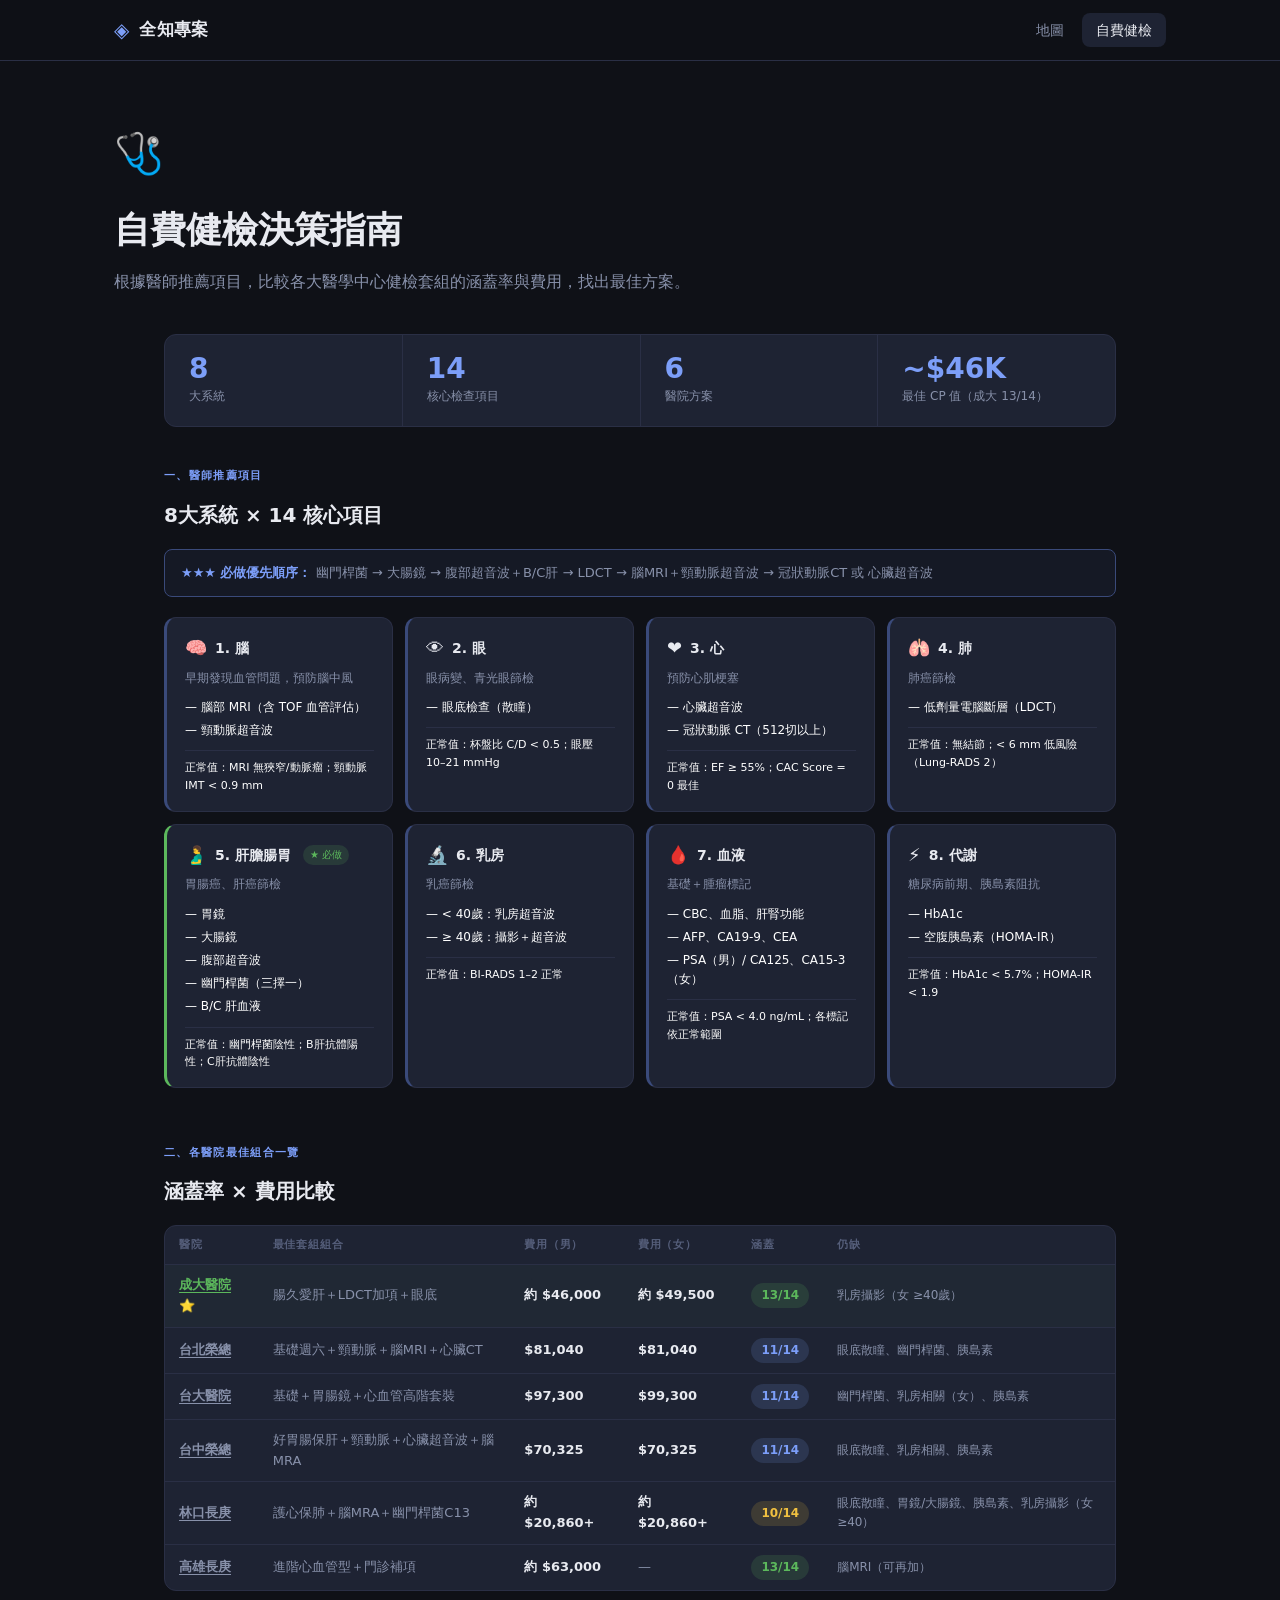
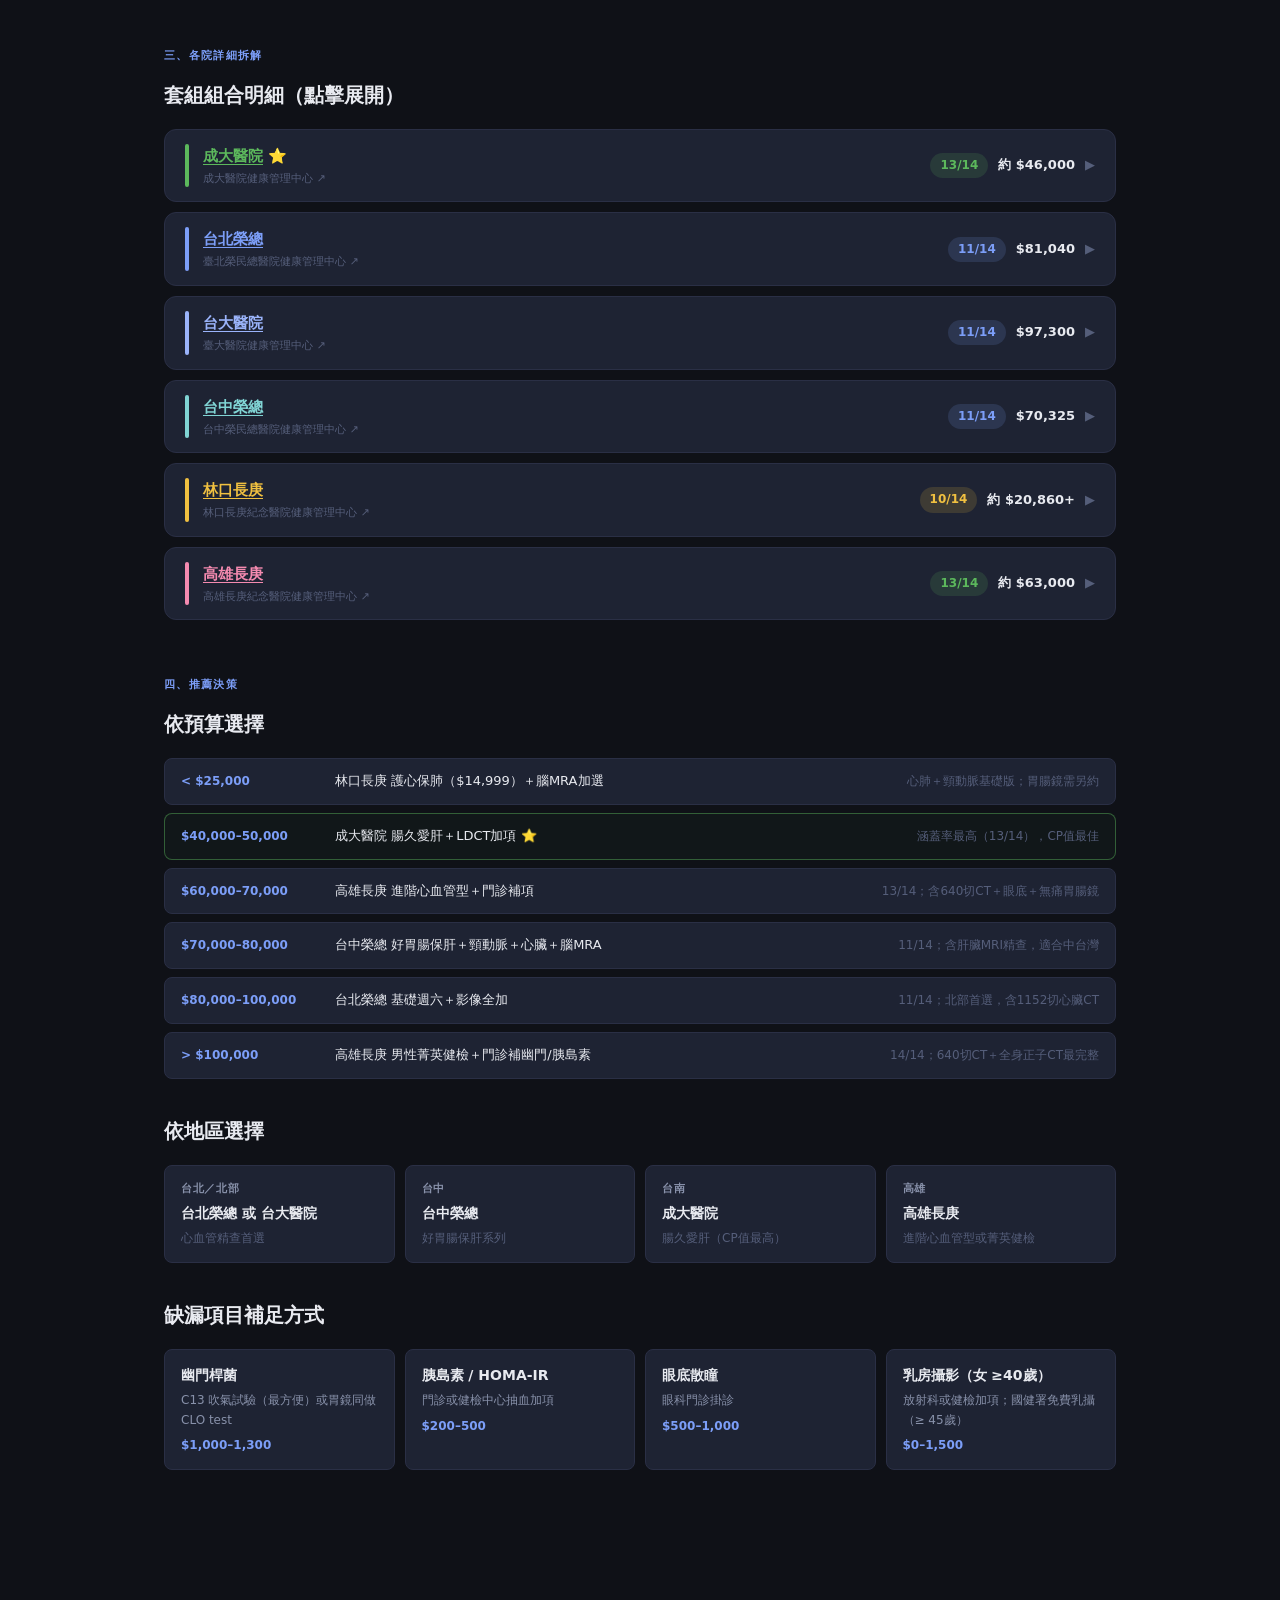
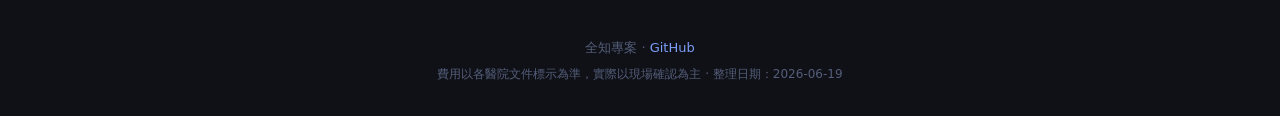
==== commit fbb24bb7: "fix low-contrast text in system cards to white" ====
--- a/domains/自費健檢/index.html
+++ b/domains/自費健檢/index.html
@@ -50,9 +50,9 @@
     }
     .system-card-purpose { font-size: 12px; color: var(--text-muted); margin-bottom: 8px; }
     .system-card-items { list-style: none; padding: 0; margin: 0; }
-    .system-card-items li { font-size: 12px; color: var(--text-dim); padding: 2px 0; }
+    .system-card-items li { font-size: 12px; color: #ffffff; padding: 2px 0; }
     .system-card-items li::before { content: '— '; }
-    .system-card-normal { margin-top: 8px; font-size: 11px; color: var(--text-dim); padding-top: 8px; border-top: 1px solid var(--border); }
+    .system-card-normal { margin-top: 8px; font-size: 11px; color: #ffffff; padding-top: 8px; border-top: 1px solid var(--border); }
 
     /* Coverage badge */
     .cov-badge {
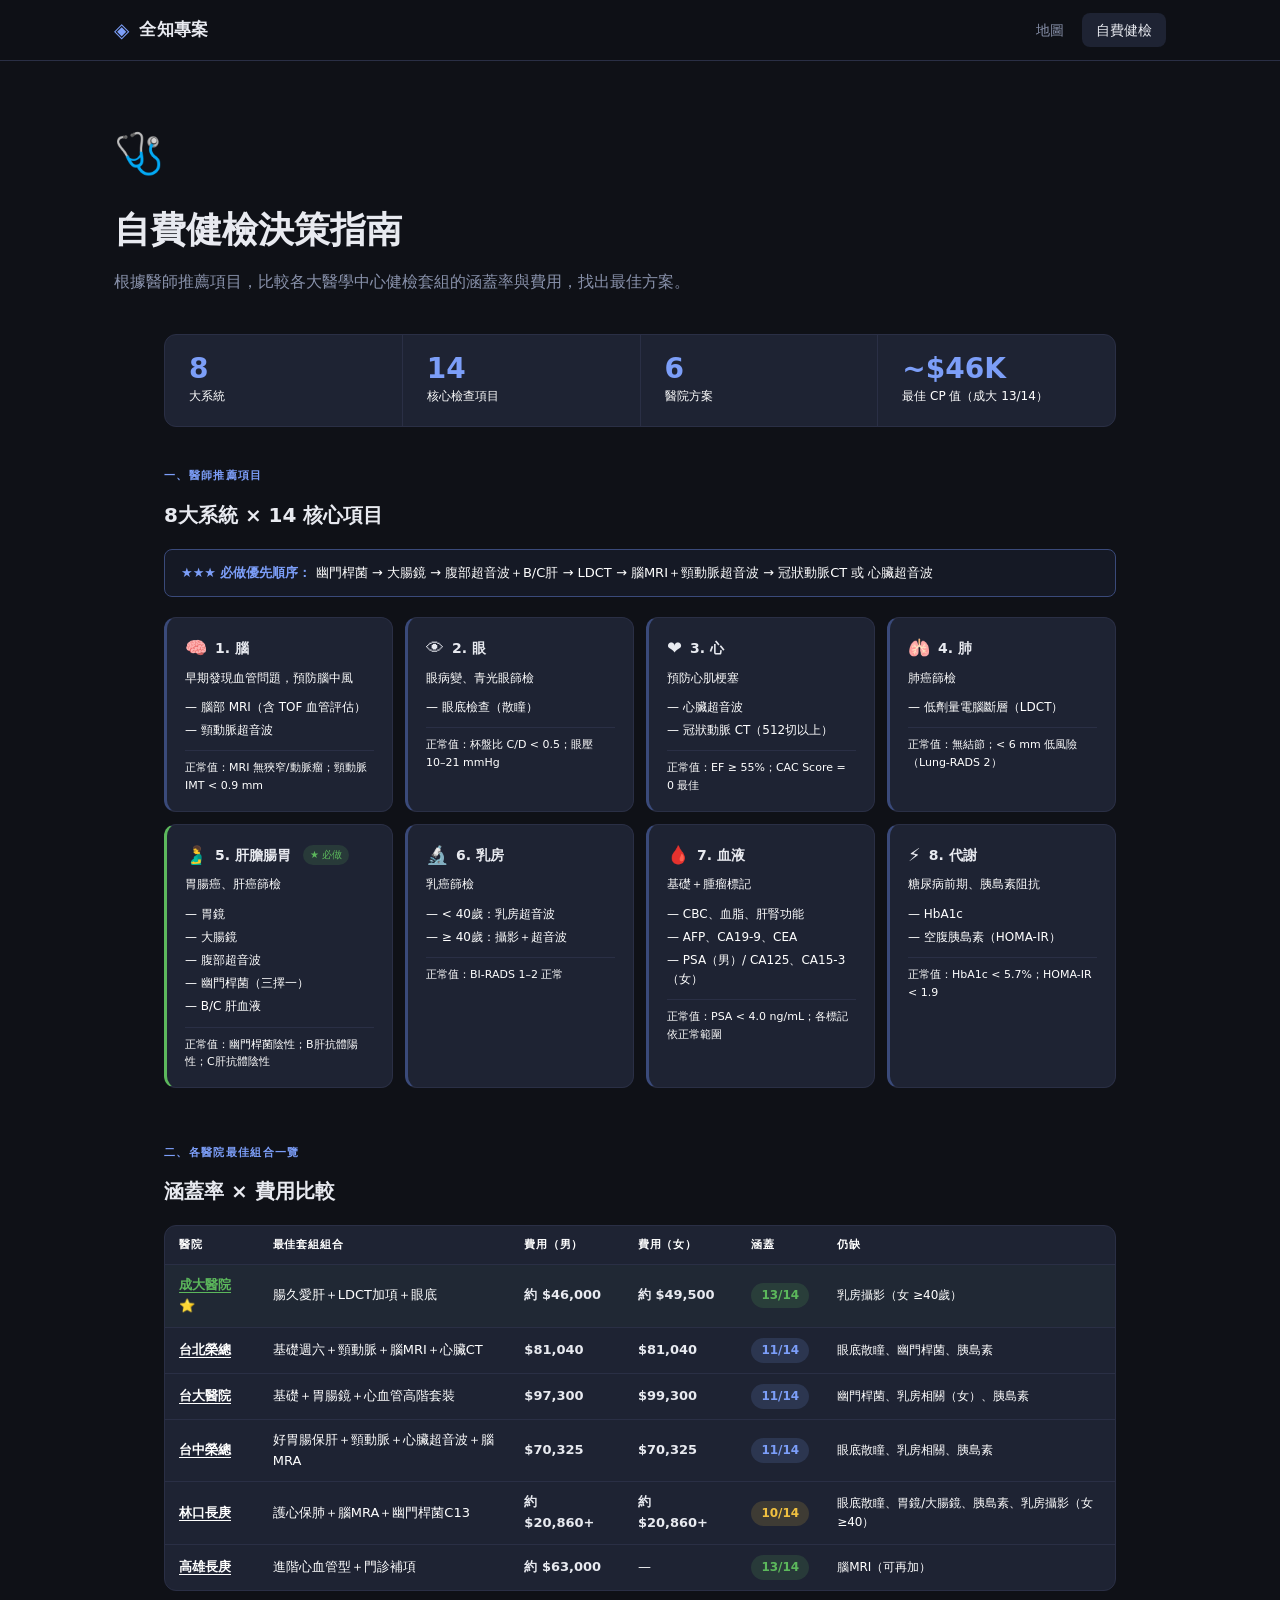
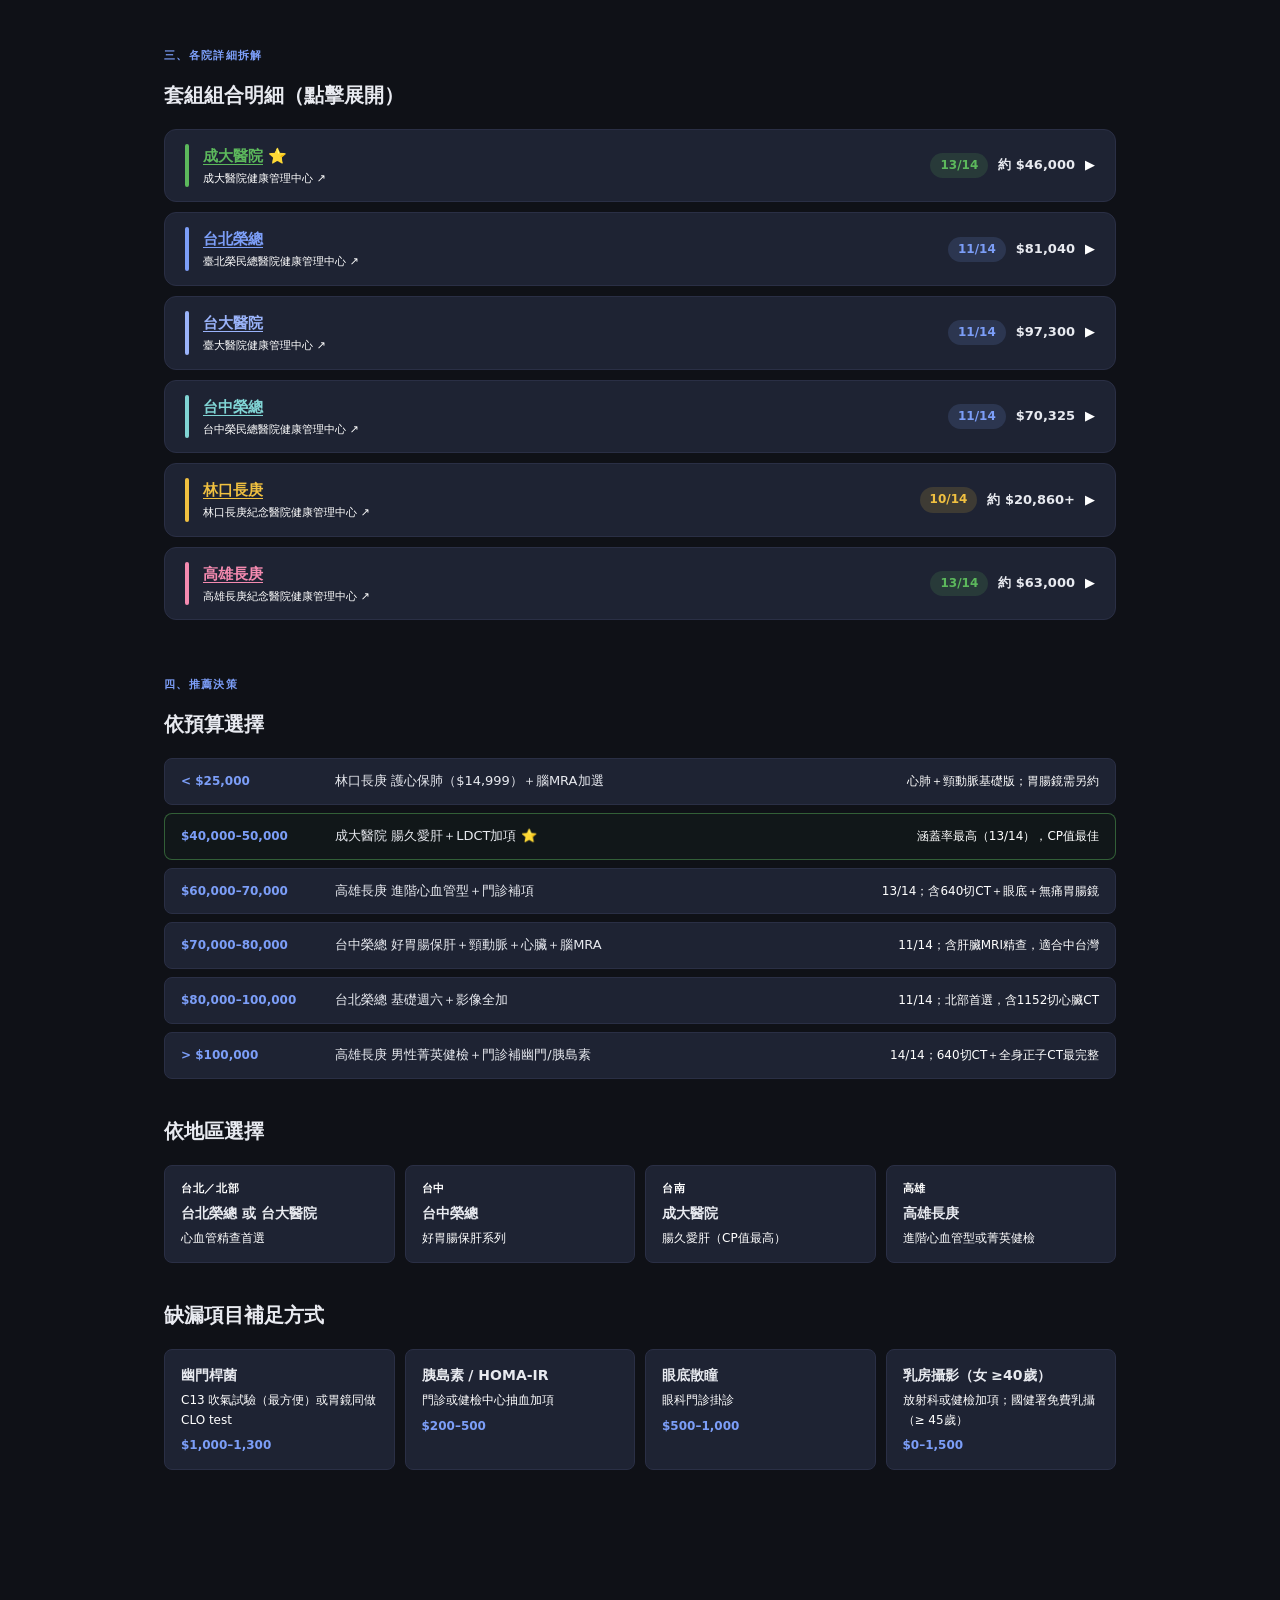
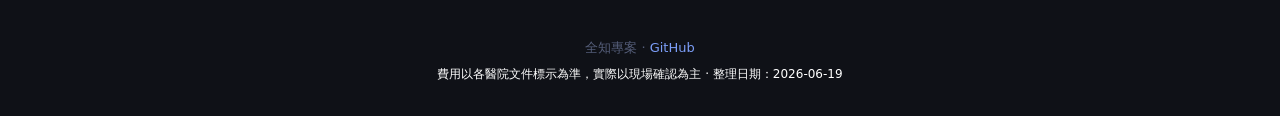
==== commit c6c7c025: "set all low-contrast text to white across the page" ====
--- a/domains/自費健檢/index.html
+++ b/domains/自費健檢/index.html
@@ -27,7 +27,7 @@
     }
     .stat-item:last-child { border-right: none; }
     .stat-num { font-size: 28px; font-weight: 700; color: var(--accent); line-height: 1; }
-    .stat-label { font-size: 12px; color: var(--text-muted); margin-top: 4px; }
+    .stat-label { font-size: 12px; color: #ffffff; margin-top: 4px; }
 
     /* System cards */
     .systems-grid {
@@ -48,7 +48,7 @@
       display: inline-block; font-size: 10px; padding: 2px 7px;
       background: rgba(92,184,92,0.15); border-radius: 10px; color: #5cb85c; margin-left: 4px;
     }
-    .system-card-purpose { font-size: 12px; color: var(--text-muted); margin-bottom: 8px; }
+    .system-card-purpose { font-size: 12px; color: #ffffff; margin-bottom: 8px; }
     .system-card-items { list-style: none; padding: 0; margin: 0; }
     .system-card-items li { font-size: 12px; color: #ffffff; padding: 2px 0; }
     .system-card-items li::before { content: '— '; }
@@ -69,11 +69,11 @@
     .hc-table th {
       padding: 10px 14px; text-align: left; font-size: 11px;
       font-weight: 700; letter-spacing: 0.07em; text-transform: uppercase;
-      color: var(--text-dim); border-bottom: 1px solid var(--border);
+      color: #ffffff; border-bottom: 1px solid var(--border);
     }
     .hc-table td {
       padding: 10px 14px; border-bottom: 1px solid var(--border);
-      color: var(--text-muted); vertical-align: middle;
+      color: #ffffff; vertical-align: middle;
     }
     .hc-table tr:last-child td { border-bottom: none; }
     .hc-table td:first-child { font-weight: 600; }
@@ -94,9 +94,9 @@
     .hosp-header:hover { background: rgba(255,255,255,0.025); }
     .hosp-bar { width: 4px; align-self: stretch; border-radius: 2px; flex-shrink: 0; }
     .hosp-name { font-size: 15px; font-weight: 600; }
-    .hosp-sub  { font-size: 11px; color: var(--text-dim); margin-top: 2px; }
+    .hosp-sub  { font-size: 11px; color: #ffffff; margin-top: 2px; }
     .hosp-right { display: flex; align-items: center; gap: 10px; margin-left: auto; }
-    .hosp-chevron { color: var(--text-dim); font-size: 13px; transition: transform 0.2s; flex-shrink: 0; }
+    .hosp-chevron { color: #ffffff; font-size: 13px; transition: transform 0.2s; flex-shrink: 0; }
     .hosp-card.open .hosp-chevron { transform: rotate(90deg); }
     .hosp-body {
       display: none; padding: 0 20px 20px 38px;
@@ -108,10 +108,10 @@
     .pkg-table { width: 100%; border-collapse: collapse; font-size: 12px; margin-top: 16px; }
     .pkg-table th {
       padding: 7px 12px; text-align: left; font-size: 11px;
-      color: var(--text-dim); border-bottom: 1px solid var(--border);
+      color: #ffffff; border-bottom: 1px solid var(--border);
     }
     .pkg-table td {
-      padding: 7px 12px; border-bottom: 1px solid var(--border); color: var(--text-muted);
+      padding: 7px 12px; border-bottom: 1px solid var(--border); color: #ffffff;
     }
     .pkg-table tr:last-child td { border-bottom: none; }
     .pkg-total td { background: rgba(255,255,255,0.03); font-weight: 700; color: var(--text); }
@@ -132,12 +132,12 @@
     .chip-ok   { background: rgba(92,184,92,0.12);  color: #5cb85c; }
     .chip-miss { background: rgba(240,160,64,0.12); color: #f0a040; }
     .gap-list { list-style: none; padding: 0; margin-top: 8px; }
-    .gap-list li { font-size: 12px; color: var(--text-muted); padding: 2px 0; }
+    .gap-list li { font-size: 12px; color: #ffffff; padding: 2px 0; }
     .gap-list li::before { content: '→ '; color: var(--accent); }
     .highlight-box {
       margin-top: 14px; padding: 10px 14px;
       background: rgba(255,255,255,0.025); border-radius: 8px;
-      font-size: 12px; color: var(--text-muted); line-height: 1.7;
+      font-size: 12px; color: #ffffff; line-height: 1.7;
     }
     .alt-plan-box {
       margin-top: 10px; padding: 12px 14px;
@@ -163,7 +163,7 @@
       min-width: 140px; flex-shrink: 0;
     }
     .budget-plan { font-size: 13px; color: var(--text); flex: 1; }
-    .budget-note { font-size: 12px; color: var(--text-dim); }
+    .budget-note { font-size: 12px; color: #ffffff; }
 
     /* Region cards */
     .region-grid {
@@ -175,9 +175,9 @@
       background: var(--bg-card); border: 1px solid var(--border);
       border-radius: var(--radius-sm); padding: 14px 16px;
     }
-    .region-name  { font-size: 11px; font-weight: 700; text-transform: uppercase; letter-spacing: 0.06em; color: var(--text-muted); margin-bottom: 5px; }
+    .region-name  { font-size: 11px; font-weight: 700; text-transform: uppercase; letter-spacing: 0.06em; color: #ffffff; margin-bottom: 5px; }
     .region-hosp  { font-size: 14px; font-weight: 600; color: var(--text); }
-    .region-note  { font-size: 12px; color: var(--text-dim); margin-top: 4px; }
+    .region-note  { font-size: 12px; color: #ffffff; margin-top: 4px; }
 
     /* Remedy cards */
     .remedy-grid {
@@ -190,14 +190,14 @@
       border-radius: var(--radius-sm); padding: 14px 16px;
     }
     .remedy-item { font-size: 14px; font-weight: 600; margin-bottom: 5px; }
-    .remedy-how  { font-size: 12px; color: var(--text-muted); margin-bottom: 6px; line-height: 1.6; }
+    .remedy-how  { font-size: 12px; color: #ffffff; margin-bottom: 6px; line-height: 1.6; }
     .remedy-cost { font-size: 12px; font-weight: 700; color: var(--accent); }
 
     /* Info note */
     .info-note {
       background: rgba(124,158,248,0.06); border: 1px solid var(--accent-dim);
       border-radius: var(--radius-sm); padding: 12px 16px;
-      font-size: 13px; color: var(--text-muted); margin-bottom: 20px; line-height: 1.7;
+      font-size: 13px; color: #ffffff; margin-bottom: 20px; line-height: 1.7;
     }
     .info-note strong { color: var(--accent); }
 
@@ -302,7 +302,7 @@
 
   <footer class="site-footer">
     <p>全知專案 · <a href="https://github.com/Risch315815/Know_All" target="_blank">GitHub</a></p>
-    <p style="margin-top:6px;font-size:12px;color:var(--text-dim);">費用以各醫院文件標示為準，實際以現場確認為主 · 整理日期：2026-06-19</p>
+    <p style="margin-top:6px;font-size:12px;color:#ffffff;">費用以各醫院文件標示為準，實際以現場確認為主 · 整理日期：2026-06-19</p>
   </footer>
 
   <script>
@@ -572,7 +572,7 @@
             <div class="hosp-name" style="color:${h.color};">
               <a href="${h.url}" target="_blank" rel="noopener" style="color:inherit;text-decoration:underline;text-underline-offset:3px;">${h.name}</a>${h.recommended ? ' ⭐' : ''}
             </div>
-            <div class="hosp-sub"><a href="${h.url}" target="_blank" rel="noopener" style="color:var(--text-dim);">${h.fullName} ↗</a></div>
+            <div class="hosp-sub"><a href="${h.url}" target="_blank" rel="noopener" style="color:#ffffff;">${h.fullName} ↗</a></div>
           </div>
           <div class="hosp-right">
             <span class="cov-badge ${covClass(h.cov, h.tot)}">${h.cov}/${h.tot}</span>
@@ -607,9 +607,9 @@
           ${h.altPlan ? `
             <div class="alt-plan-box" style="background:rgba(244,138,176,0.05);border-color:rgba(244,138,176,0.25);">
               <strong style="color:${h.altPlan.color};">${h.altPlan.name}
-                <span style="font-weight:400;color:var(--text-dim);margin-left:8px;">${h.altPlan.cost}</span>
+                <span style="font-weight:400;color:#ffffff;margin-left:8px;">${h.altPlan.cost}</span>
               </strong>
-              <div style="color:var(--text-muted);">${h.altPlan.note}</div>
+              <div style="color:#ffffff;">${h.altPlan.note}</div>
             </div>` : ''}
         </div>`;
       card.querySelector('.hosp-header').addEventListener('click', () => card.classList.toggle('open'));
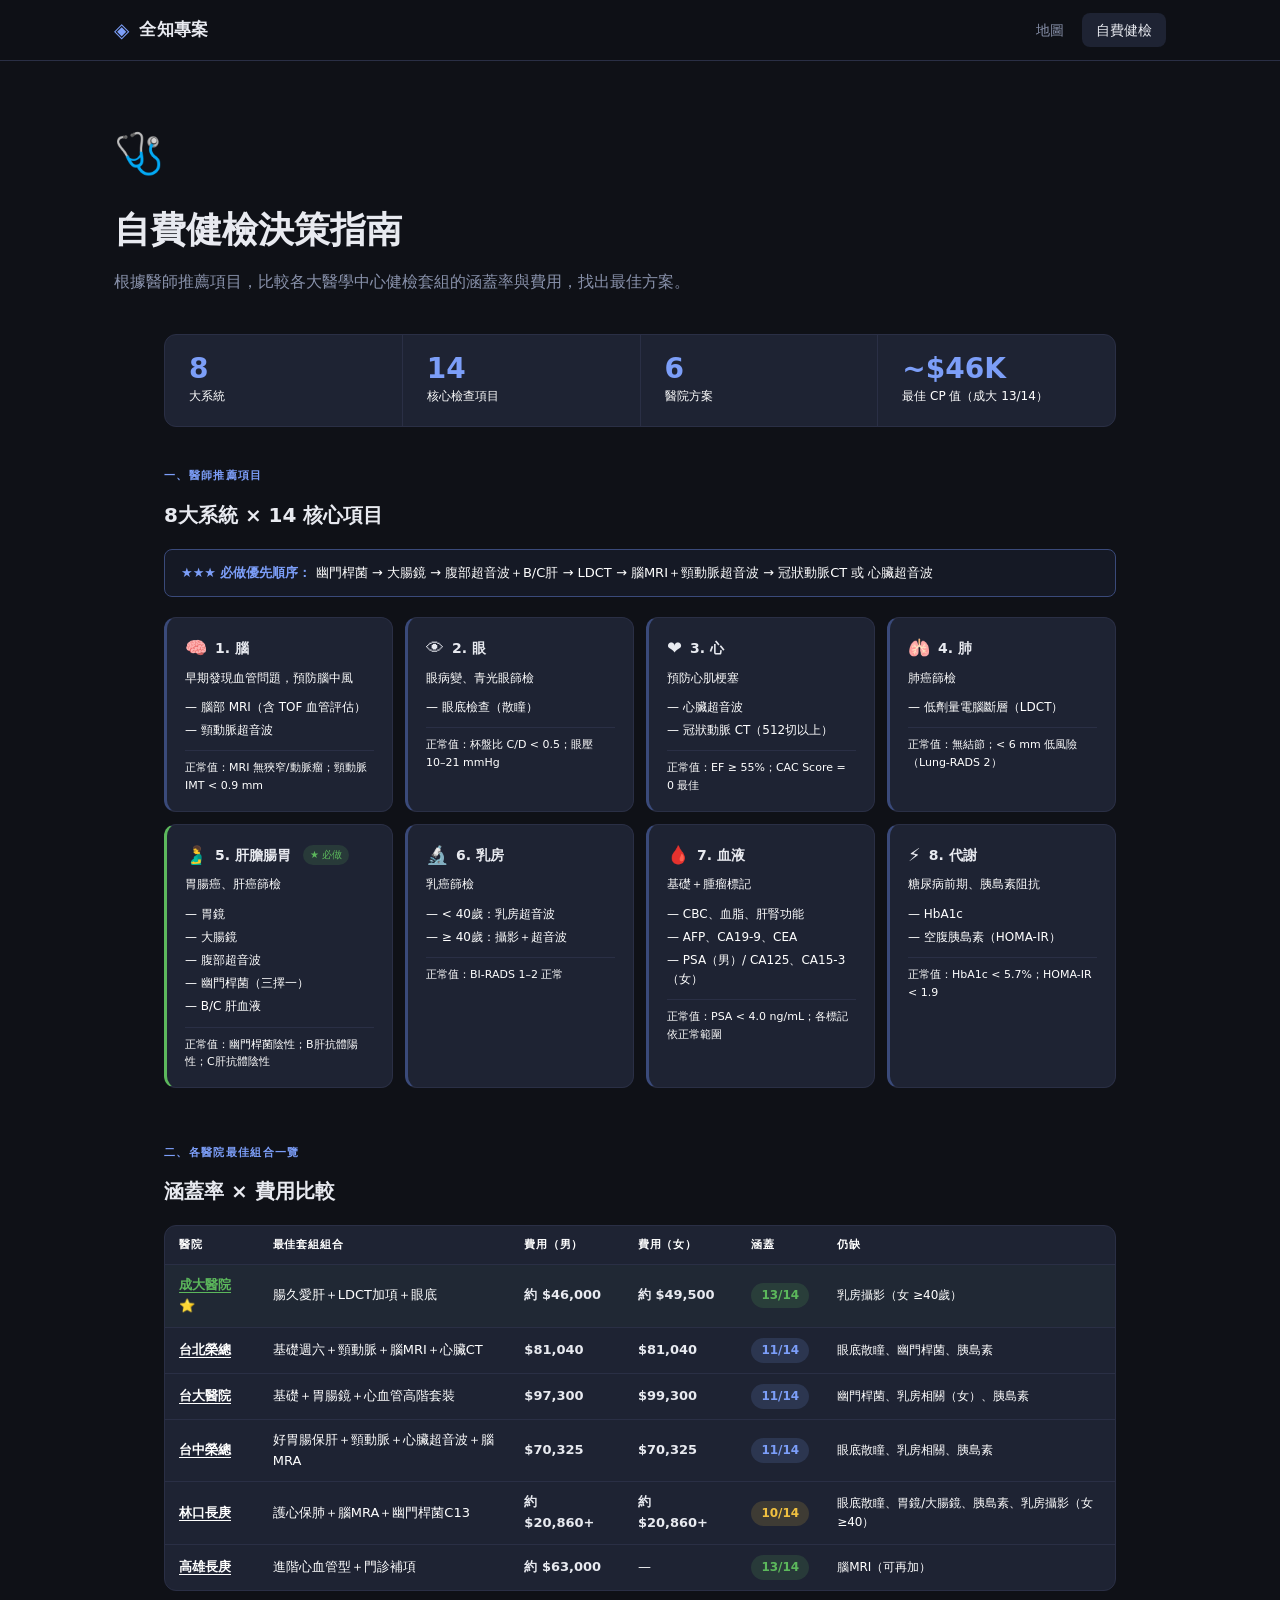
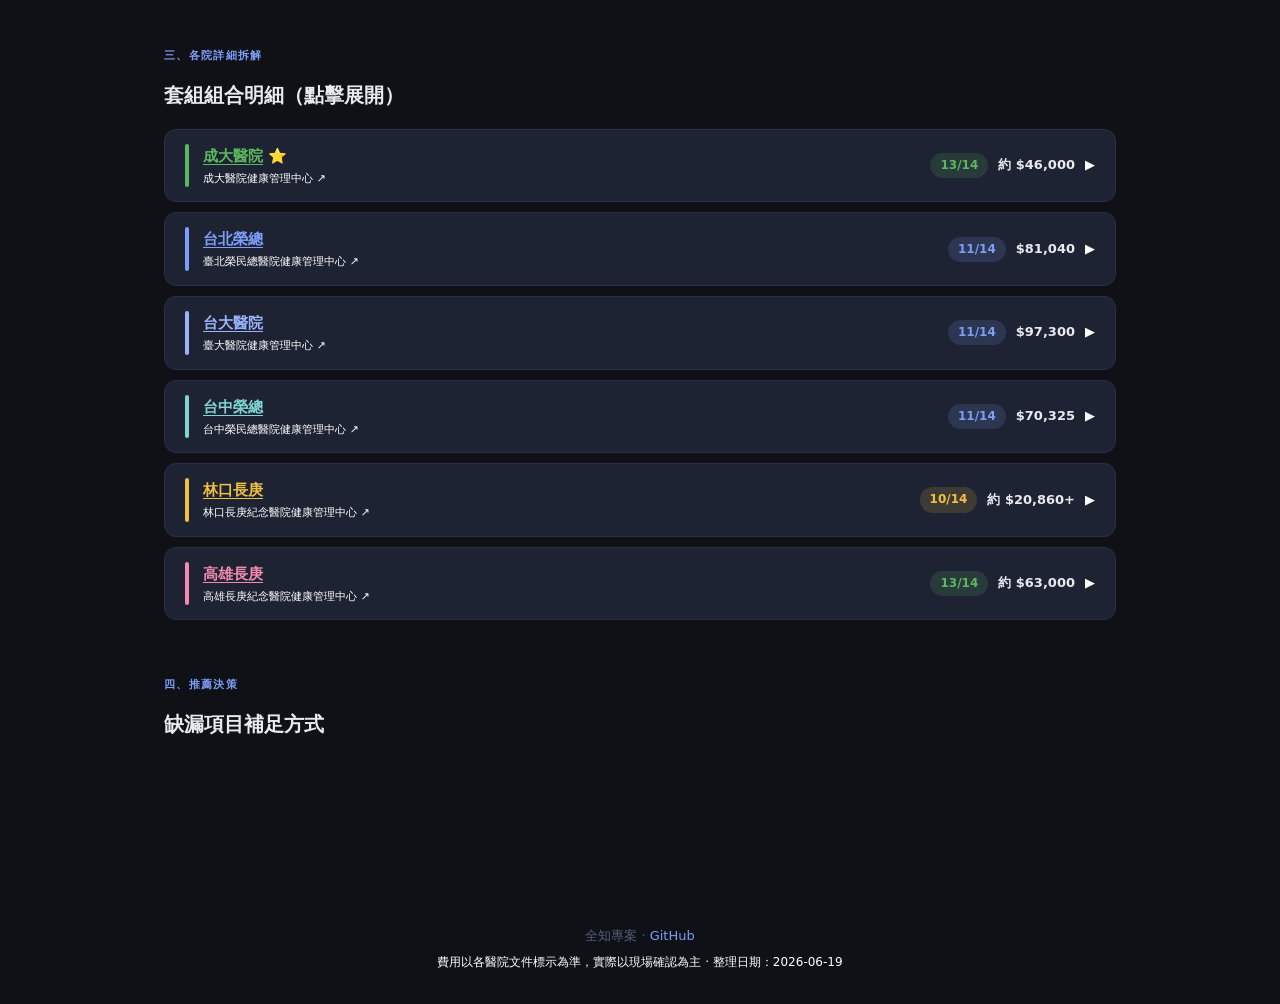
==== commit 7f4fee9c: "Remove budget and region selection sections from 自費健檢 Co-authored-by: Cursor <cursoragent@cursor.com" ====
--- a/domains/自費健檢/index.html
+++ b/domains/自費健檢/index.html
@@ -287,13 +287,7 @@
       <!-- 四、推薦決策 -->
       <div class="section-block" id="decision">
         <div class="section-label">四、推薦決策</div>
-        <h2>依預算選擇</h2>
-        <div class="budget-list" id="budgetList"></div>
-
-        <h2 style="margin-top:36px;">依地區選擇</h2>
-        <div class="region-grid" id="regionGrid"></div>
-
-        <h2 style="margin-top:36px;">缺漏項目補足方式</h2>
+        <h2>缺漏項目補足方式</h2>
         <div class="remedy-grid" id="remedyGrid"></div>
       </div>
 
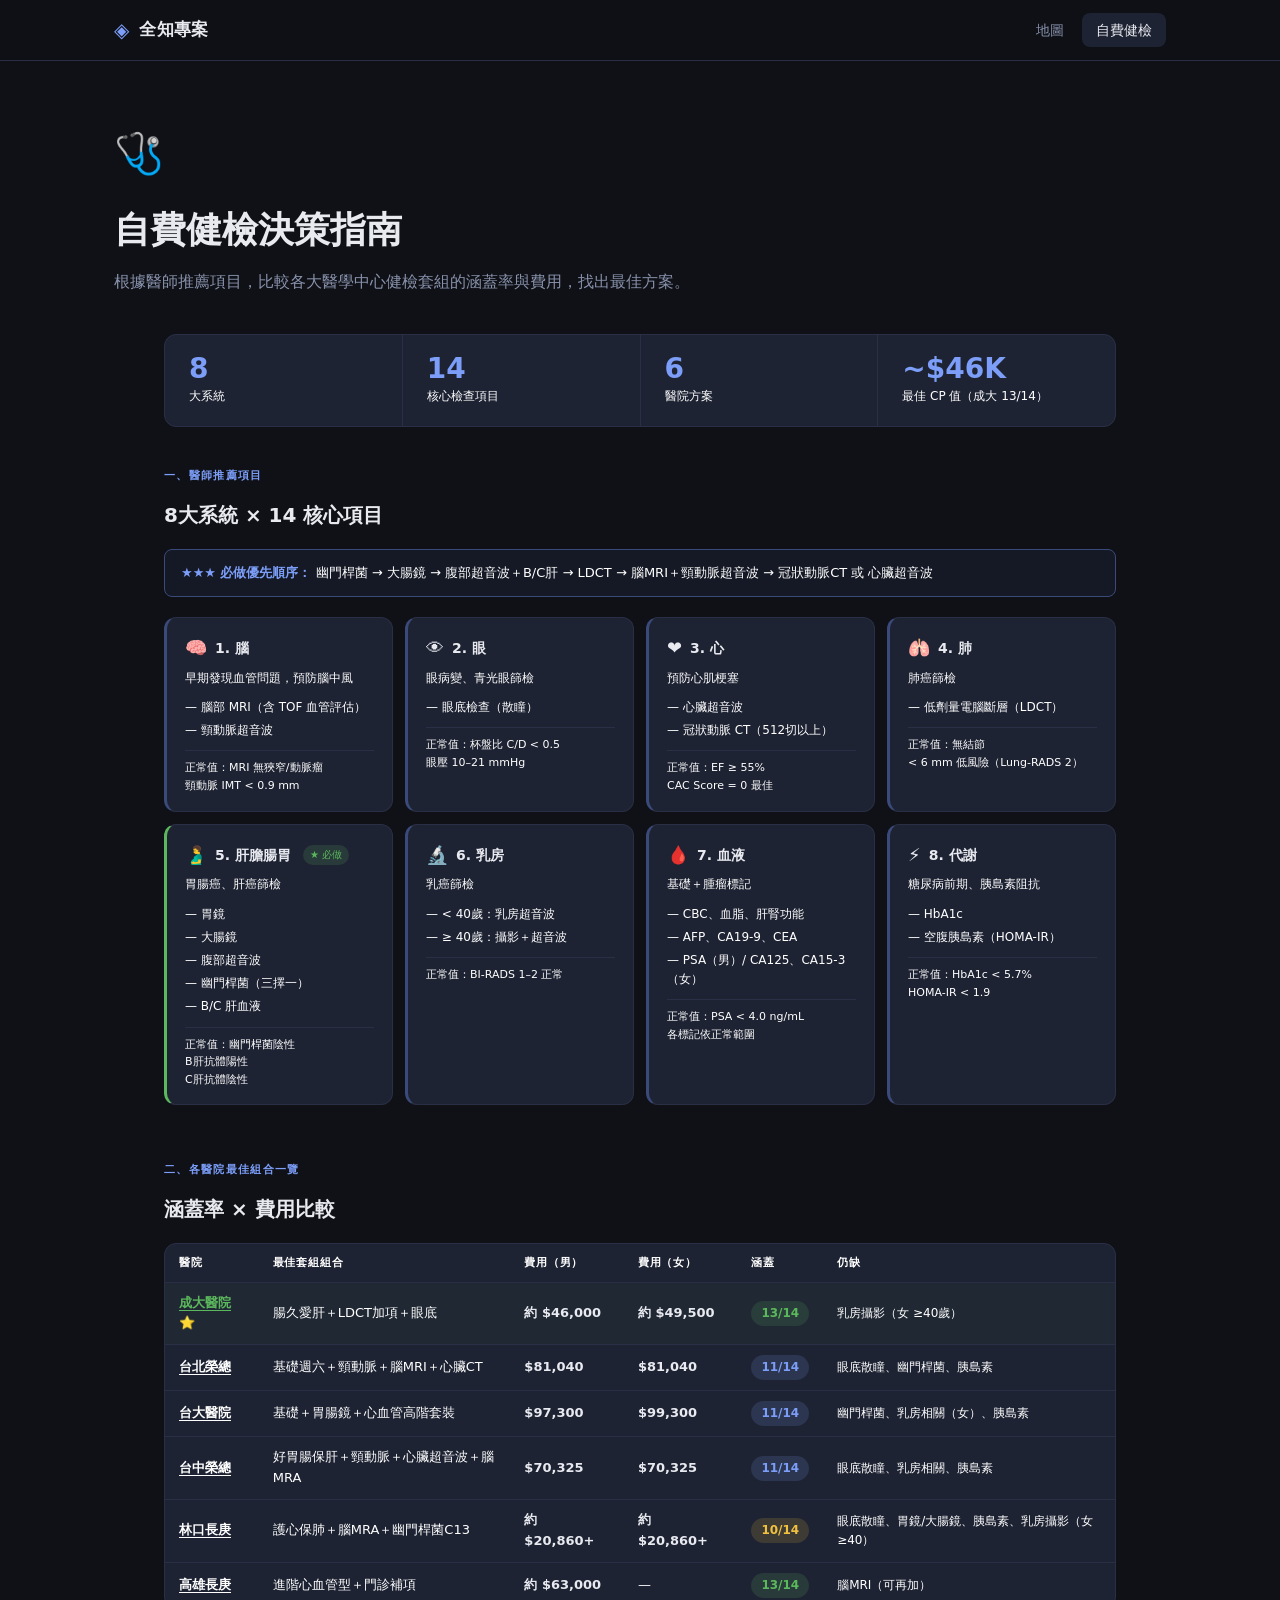
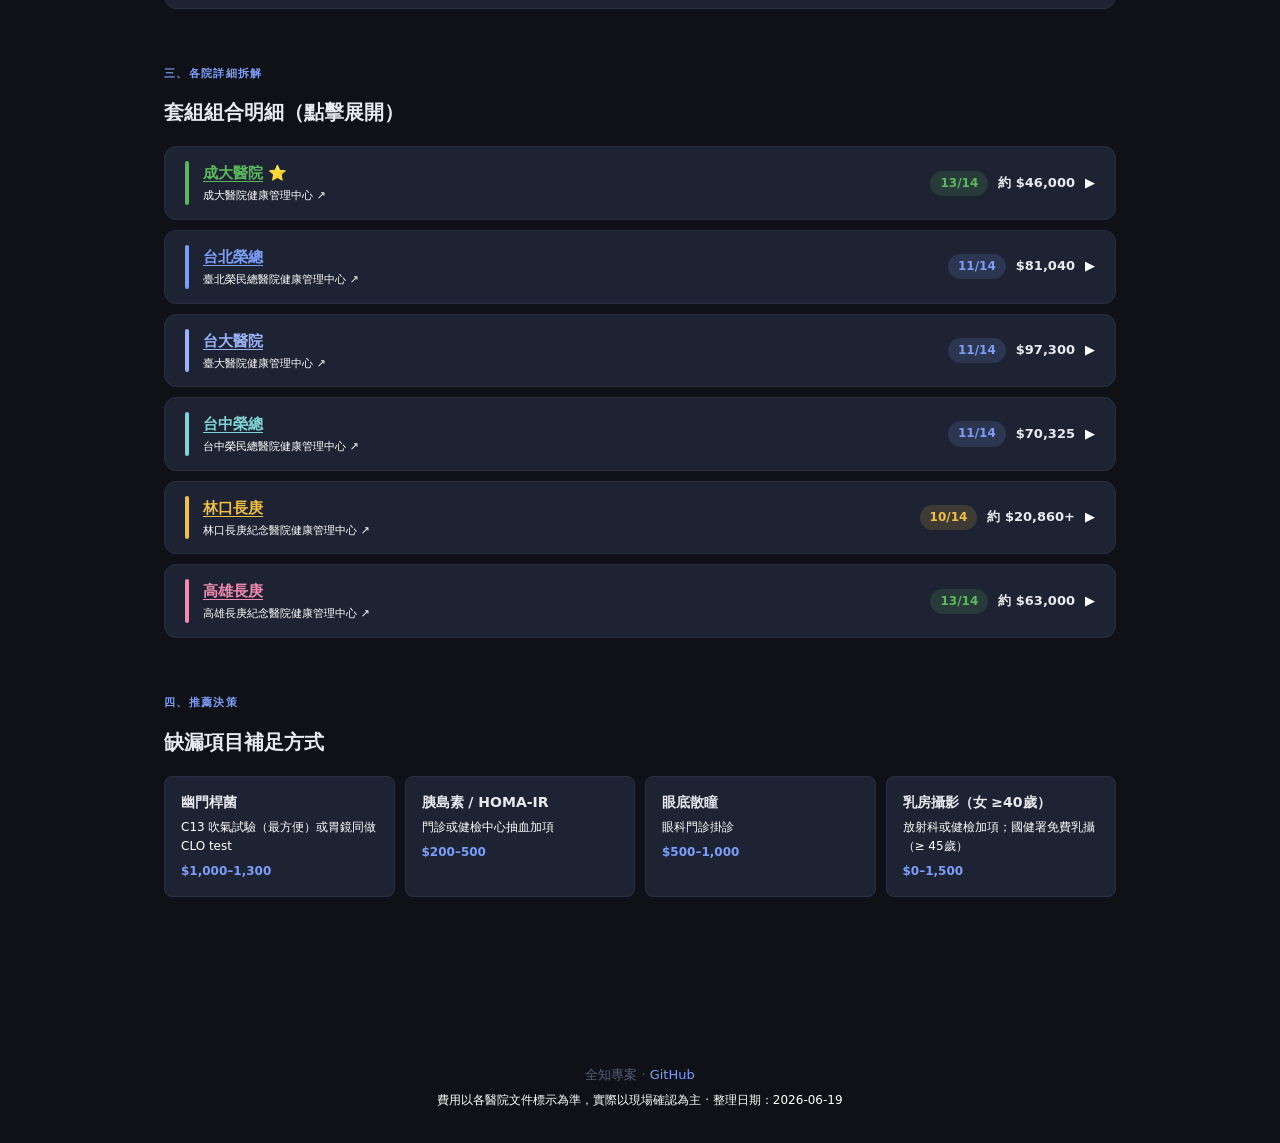
==== commit c55e94e5: "Fix buildRemedies not rendering due to null container errors Co-authored-by: Cursor <cursoragent@cur" ====
--- a/domains/自費健檢/index.html
+++ b/domains/自費健檢/index.html
@@ -309,31 +309,31 @@
       id: 1, icon: '🧠', title: '腦', important: false,
       purpose: '早期發現血管問題，預防腦中風',
       items: ['腦部 MRI（含 TOF 血管評估）', '頸動脈超音波'],
-      normal: 'MRI 無狹窄/動脈瘤；頸動脈 IMT < 0.9 mm',
+      normal: 'MRI 無狹窄/動脈瘤<br/>頸動脈 IMT < 0.9 mm',
     },
     {
       id: 2, icon: '👁', title: '眼', important: false,
       purpose: '眼病變、青光眼篩檢',
       items: ['眼底檢查（散瞳）'],
-      normal: '杯盤比 C/D < 0.5；眼壓 10–21 mmHg',
+      normal: '杯盤比 C/D < 0.5<br/>眼壓 10–21 mmHg',
     },
     {
       id: 3, icon: '❤️', title: '心', important: false,
       purpose: '預防心肌梗塞',
       items: ['心臟超音波', '冠狀動脈 CT（512切以上）'],
-      normal: 'EF ≥ 55%；CAC Score = 0 最佳',
+      normal: 'EF ≥ 55%<br/>CAC Score = 0 最佳',
     },
     {
       id: 4, icon: '🫁', title: '肺', important: false,
       purpose: '肺癌篩檢',
       items: ['低劑量電腦斷層（LDCT）'],
-      normal: '無結節；< 6 mm 低風險（Lung-RADS 2）',
+      normal: '無結節<br/>< 6 mm 低風險（Lung-RADS 2）',
     },
     {
       id: 5, icon: '🫃', title: '肝膽腸胃', important: true,
       purpose: '胃腸癌、肝癌篩檢',
       items: ['胃鏡', '大腸鏡', '腹部超音波', '幽門桿菌（三擇一）', 'B/C 肝血液'],
-      normal: '幽門桿菌陰性；B肝抗體陽性；C肝抗體陰性',
+      normal: '幽門桿菌陰性<br/>B肝抗體陽性<br/>C肝抗體陰性',
     },
     {
       id: 6, icon: '🔬', title: '乳房', important: false,
@@ -345,13 +345,13 @@
       id: 7, icon: '🩸', title: '血液', important: false,
       purpose: '基礎＋腫瘤標記',
       items: ['CBC、血脂、肝腎功能', 'AFP、CA19-9、CEA', 'PSA（男）/ CA125、CA15-3（女）'],
-      normal: 'PSA < 4.0 ng/mL；各標記依正常範圍',
+      normal: 'PSA < 4.0 ng/mL<br/>各標記依正常範圍',
     },
     {
       id: 8, icon: '⚡', title: '代謝', important: false,
       purpose: '糖尿病前期、胰島素阻抗',
       items: ['HbA1c', '空腹胰島素（HOMA-IR）'],
-      normal: 'HbA1c < 5.7%；HOMA-IR < 1.9',
+      normal: 'HbA1c < 5.7%<br/>HOMA-IR < 1.9',
     },
   ];
 
@@ -654,8 +654,6 @@
     buildSystems();
     buildComparison();
     buildHospitalCards();
-    buildBudget();
-    buildRegions();
     buildRemedies();
   });
   </script>
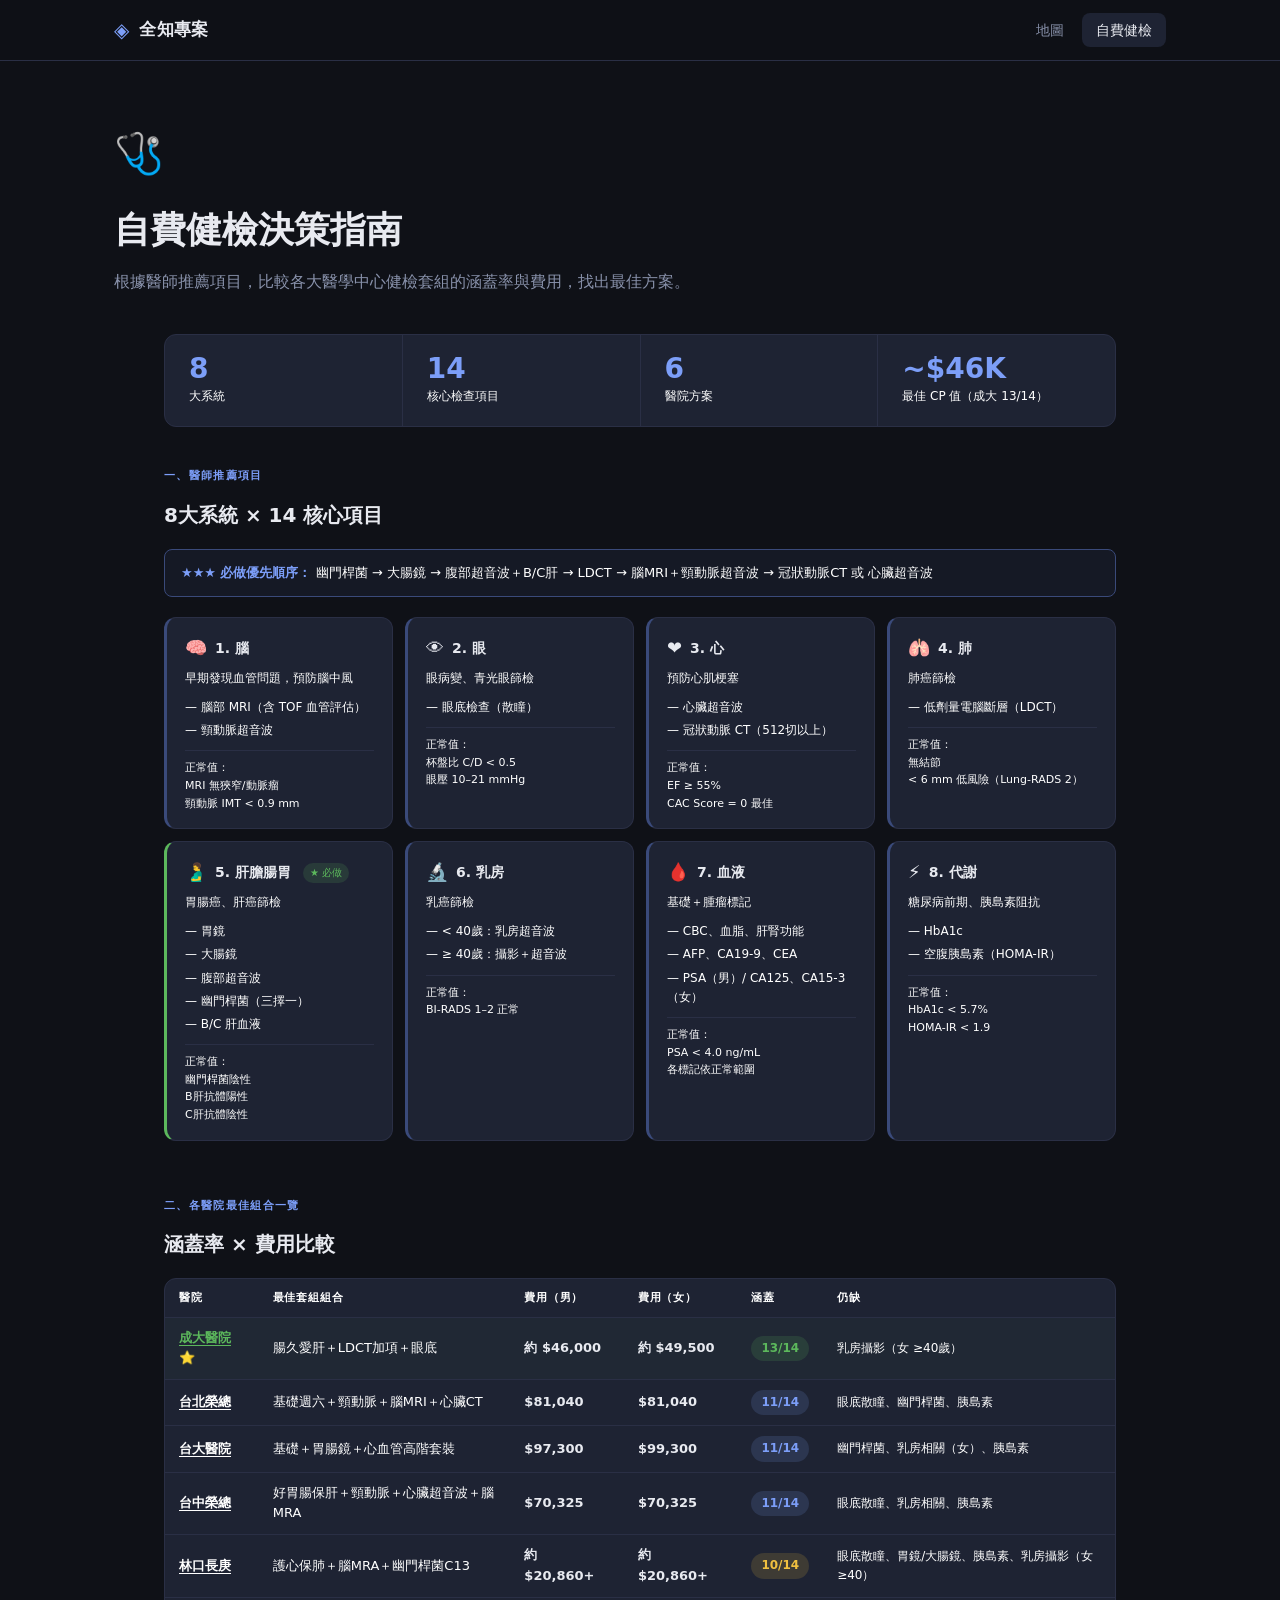
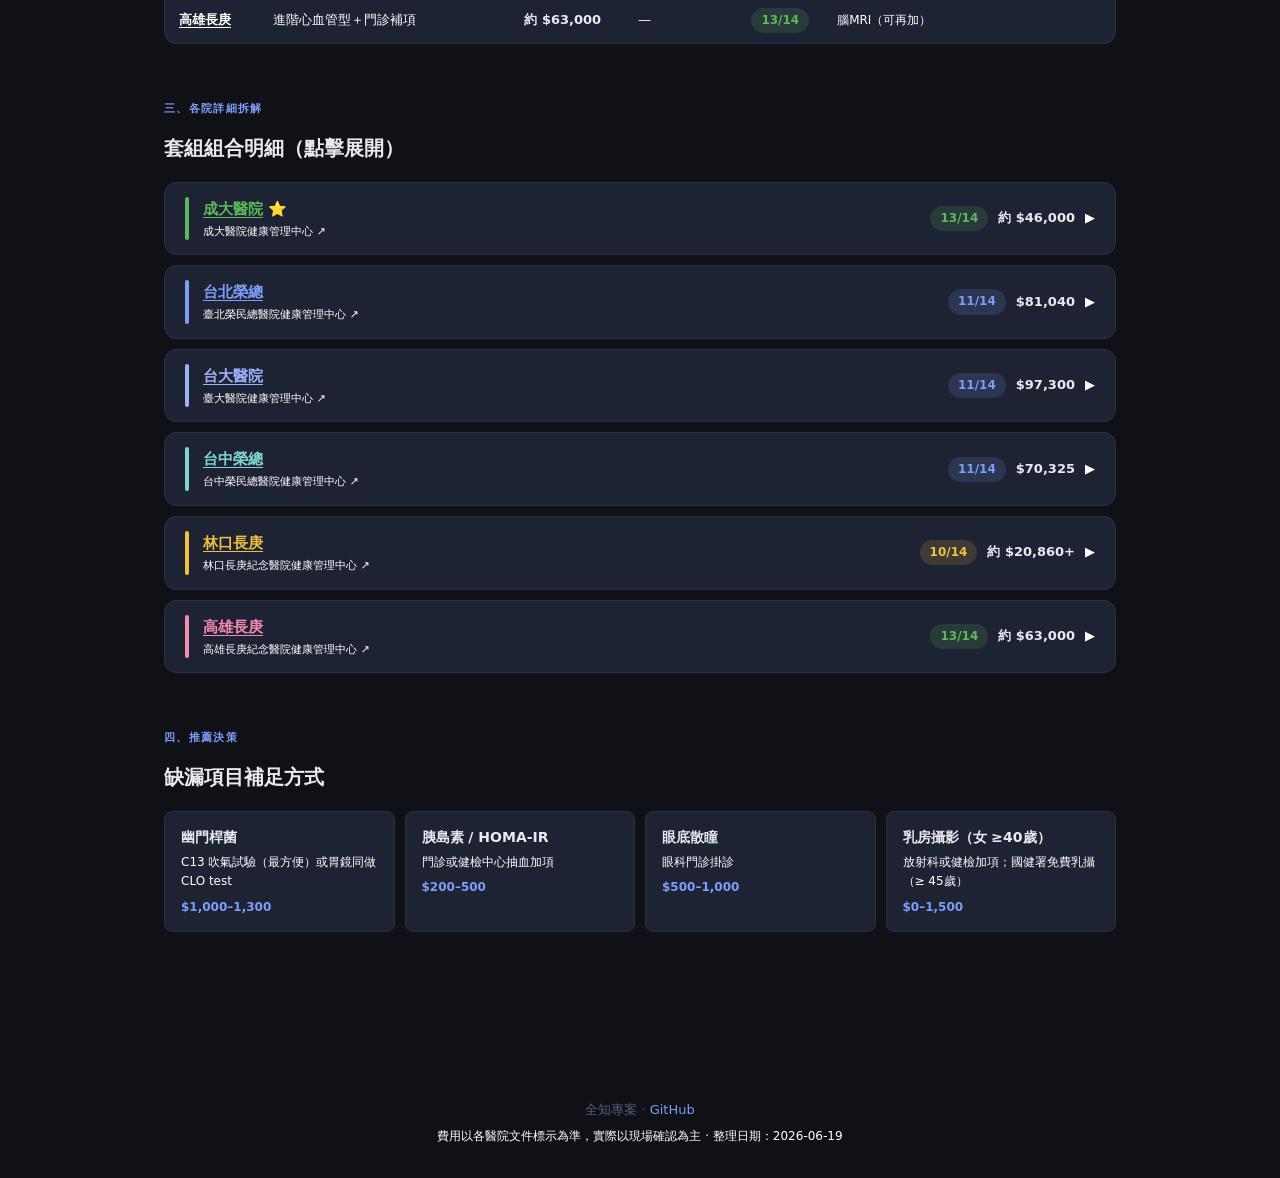
==== commit eff7488c: "Add leading line break to normal values for consistent display Co-authored-by: Cursor <cursoragent@c" ====
--- a/domains/自費健檢/index.html
+++ b/domains/自費健檢/index.html
@@ -309,49 +309,49 @@
       id: 1, icon: '🧠', title: '腦', important: false,
       purpose: '早期發現血管問題，預防腦中風',
       items: ['腦部 MRI（含 TOF 血管評估）', '頸動脈超音波'],
-      normal: 'MRI 無狹窄/動脈瘤<br/>頸動脈 IMT < 0.9 mm',
+      normal: '<br/>MRI 無狹窄/動脈瘤<br/>頸動脈 IMT < 0.9 mm',
     },
     {
       id: 2, icon: '👁', title: '眼', important: false,
       purpose: '眼病變、青光眼篩檢',
       items: ['眼底檢查（散瞳）'],
-      normal: '杯盤比 C/D < 0.5<br/>眼壓 10–21 mmHg',
+      normal: '<br/>杯盤比 C/D < 0.5<br/>眼壓 10–21 mmHg',
     },
     {
       id: 3, icon: '❤️', title: '心', important: false,
       purpose: '預防心肌梗塞',
       items: ['心臟超音波', '冠狀動脈 CT（512切以上）'],
-      normal: 'EF ≥ 55%<br/>CAC Score = 0 最佳',
+      normal: '<br/>EF ≥ 55%<br/>CAC Score = 0 最佳',
     },
     {
       id: 4, icon: '🫁', title: '肺', important: false,
       purpose: '肺癌篩檢',
       items: ['低劑量電腦斷層（LDCT）'],
-      normal: '無結節<br/>< 6 mm 低風險（Lung-RADS 2）',
+      normal: '<br/>無結節<br/>< 6 mm 低風險（Lung-RADS 2）',
     },
     {
       id: 5, icon: '🫃', title: '肝膽腸胃', important: true,
       purpose: '胃腸癌、肝癌篩檢',
       items: ['胃鏡', '大腸鏡', '腹部超音波', '幽門桿菌（三擇一）', 'B/C 肝血液'],
-      normal: '幽門桿菌陰性<br/>B肝抗體陽性<br/>C肝抗體陰性',
+      normal: '<br/>幽門桿菌陰性<br/>B肝抗體陽性<br/>C肝抗體陰性',
     },
     {
       id: 6, icon: '🔬', title: '乳房', important: false,
       purpose: '乳癌篩檢',
       items: ['< 40歲：乳房超音波', '≥ 40歲：攝影＋超音波'],
-      normal: 'BI-RADS 1–2 正常',
+      normal: '<br/>BI-RADS 1–2 正常',
     },
     {
       id: 7, icon: '🩸', title: '血液', important: false,
       purpose: '基礎＋腫瘤標記',
       items: ['CBC、血脂、肝腎功能', 'AFP、CA19-9、CEA', 'PSA（男）/ CA125、CA15-3（女）'],
-      normal: 'PSA < 4.0 ng/mL<br/>各標記依正常範圍',
+      normal: '<br/>PSA < 4.0 ng/mL<br/>各標記依正常範圍',
     },
     {
       id: 8, icon: '⚡', title: '代謝', important: false,
       purpose: '糖尿病前期、胰島素阻抗',
       items: ['HbA1c', '空腹胰島素（HOMA-IR）'],
-      normal: 'HbA1c < 5.7%<br/>HOMA-IR < 1.9',
+      normal: '<br/>HbA1c < 5.7%<br/>HOMA-IR < 1.9',
     },
   ];
 
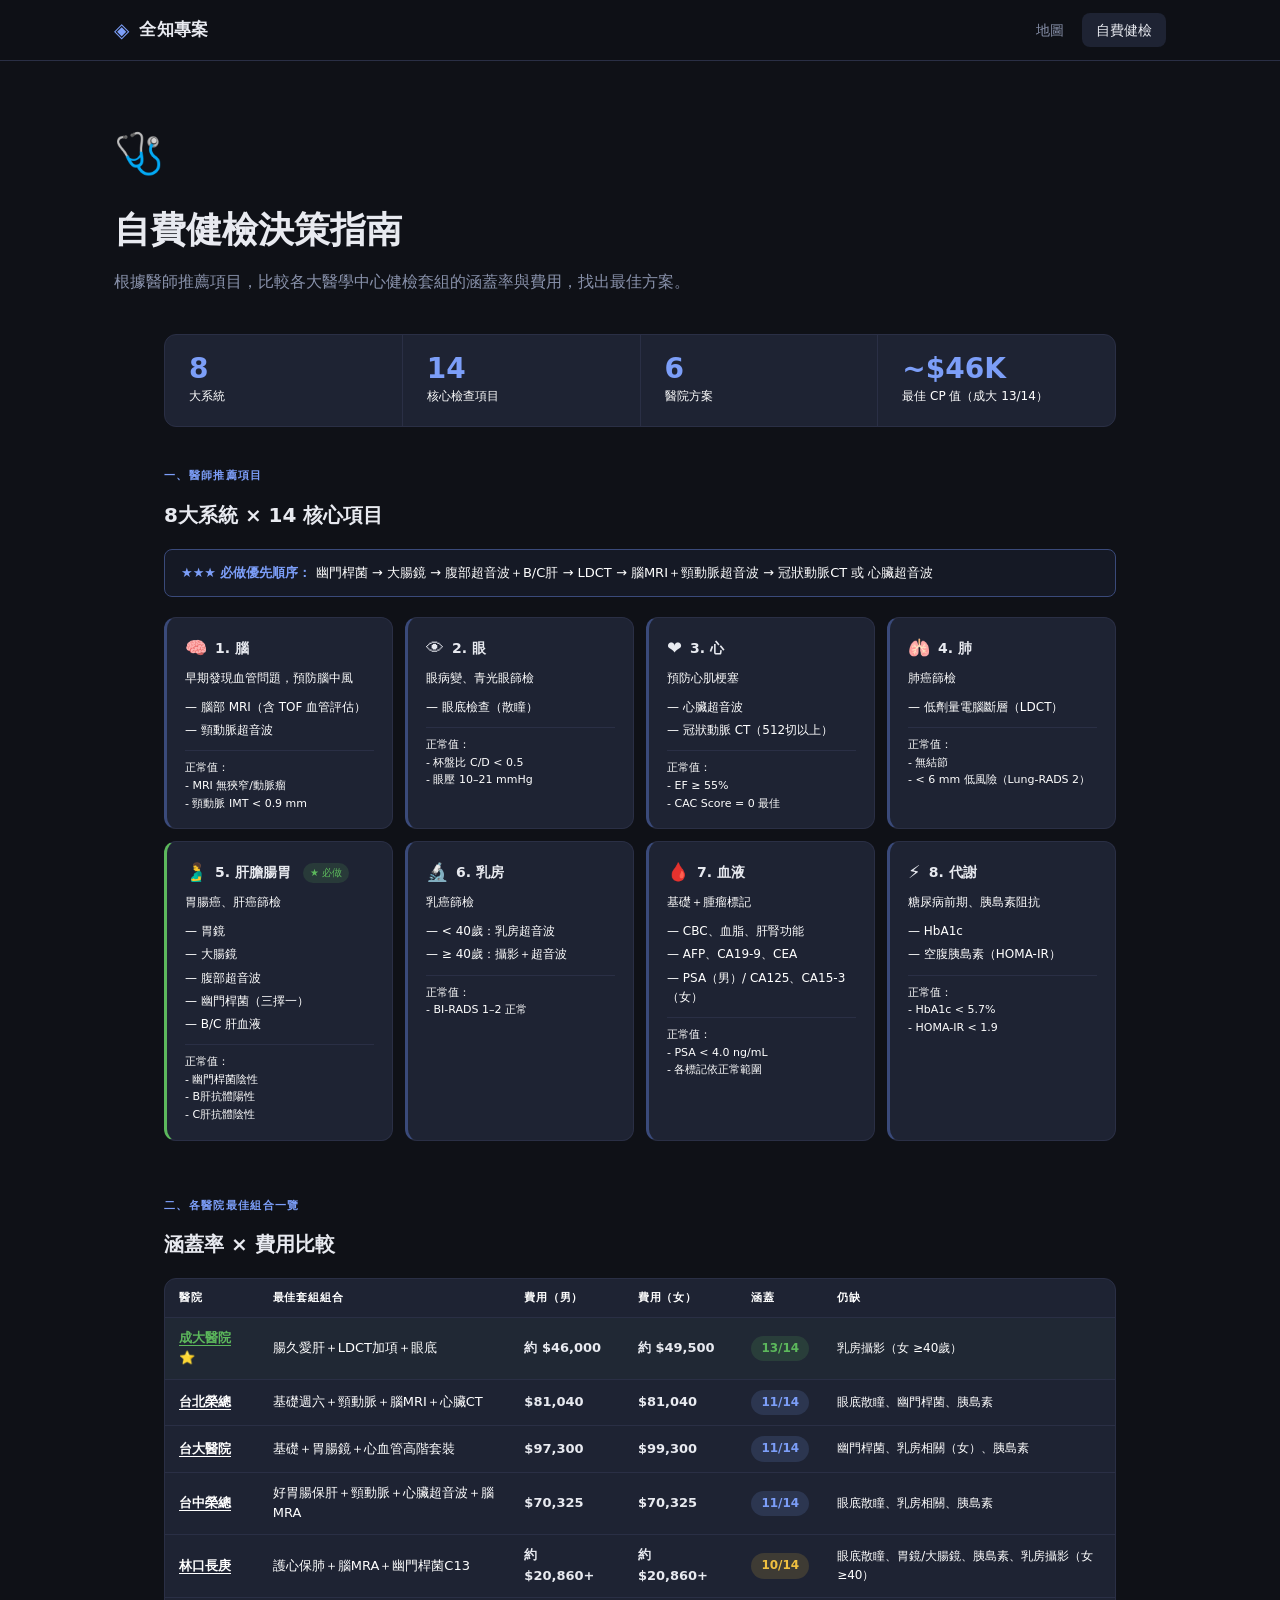
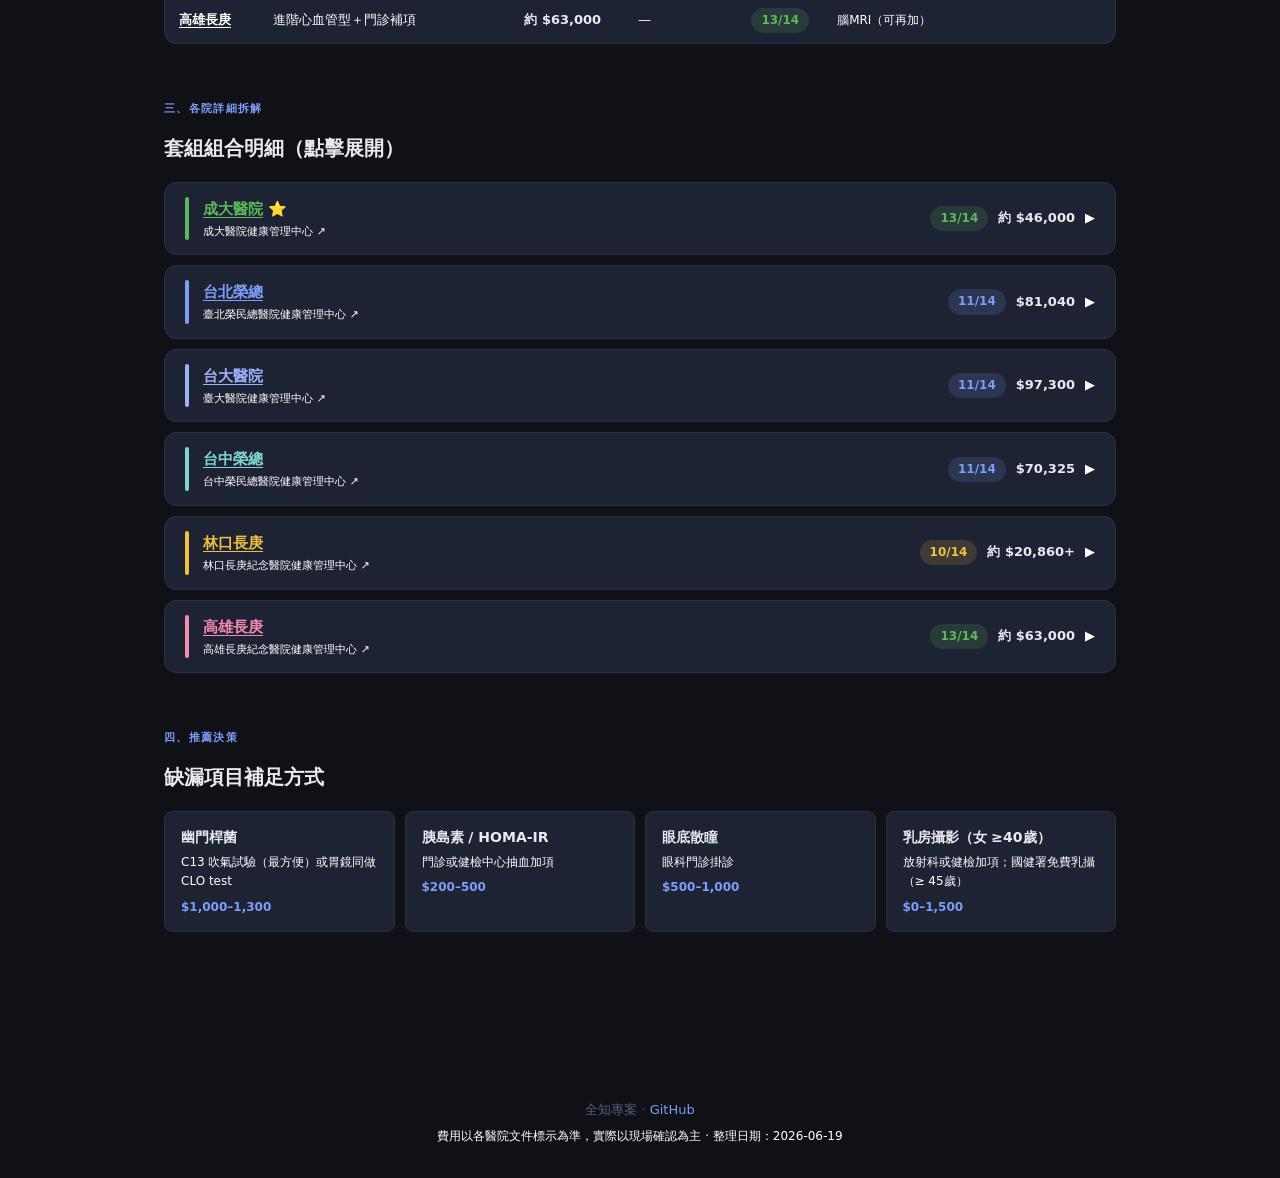
==== commit 9e91c67e: "Add bullet prefix to normal value items for readability Co-authored-by: Cursor <cursoragent@cursor.c" ====
--- a/domains/自費健檢/index.html
+++ b/domains/自費健檢/index.html
@@ -309,49 +309,49 @@
       id: 1, icon: '🧠', title: '腦', important: false,
       purpose: '早期發現血管問題，預防腦中風',
       items: ['腦部 MRI（含 TOF 血管評估）', '頸動脈超音波'],
-      normal: '<br/>MRI 無狹窄/動脈瘤<br/>頸動脈 IMT < 0.9 mm',
+      normal: '<br/> - MRI 無狹窄/動脈瘤<br/> - 頸動脈 IMT < 0.9 mm',
     },
     {
       id: 2, icon: '👁', title: '眼', important: false,
       purpose: '眼病變、青光眼篩檢',
       items: ['眼底檢查（散瞳）'],
-      normal: '<br/>杯盤比 C/D < 0.5<br/>眼壓 10–21 mmHg',
+      normal: '<br/> - 杯盤比 C/D < 0.5<br/> - 眼壓 10–21 mmHg',
     },
     {
       id: 3, icon: '❤️', title: '心', important: false,
       purpose: '預防心肌梗塞',
       items: ['心臟超音波', '冠狀動脈 CT（512切以上）'],
-      normal: '<br/>EF ≥ 55%<br/>CAC Score = 0 最佳',
+      normal: '<br/> - EF ≥ 55%<br/> - CAC Score = 0 最佳',
     },
     {
       id: 4, icon: '🫁', title: '肺', important: false,
       purpose: '肺癌篩檢',
       items: ['低劑量電腦斷層（LDCT）'],
-      normal: '<br/>無結節<br/>< 6 mm 低風險（Lung-RADS 2）',
+      normal: '<br/> - 無結節<br/> - < 6 mm 低風險（Lung-RADS 2）',
     },
     {
       id: 5, icon: '🫃', title: '肝膽腸胃', important: true,
       purpose: '胃腸癌、肝癌篩檢',
       items: ['胃鏡', '大腸鏡', '腹部超音波', '幽門桿菌（三擇一）', 'B/C 肝血液'],
-      normal: '<br/>幽門桿菌陰性<br/>B肝抗體陽性<br/>C肝抗體陰性',
+      normal: '<br/> - 幽門桿菌陰性<br/> - B肝抗體陽性<br/> - C肝抗體陰性',
     },
     {
       id: 6, icon: '🔬', title: '乳房', important: false,
       purpose: '乳癌篩檢',
       items: ['< 40歲：乳房超音波', '≥ 40歲：攝影＋超音波'],
-      normal: '<br/>BI-RADS 1–2 正常',
+      normal: '<br/> - BI-RADS 1–2 正常',
     },
     {
       id: 7, icon: '🩸', title: '血液', important: false,
       purpose: '基礎＋腫瘤標記',
       items: ['CBC、血脂、肝腎功能', 'AFP、CA19-9、CEA', 'PSA（男）/ CA125、CA15-3（女）'],
-      normal: '<br/>PSA < 4.0 ng/mL<br/>各標記依正常範圍',
+      normal: '<br/> - PSA < 4.0 ng/mL<br/> - 各標記依正常範圍',
     },
     {
       id: 8, icon: '⚡', title: '代謝', important: false,
       purpose: '糖尿病前期、胰島素阻抗',
       items: ['HbA1c', '空腹胰島素（HOMA-IR）'],
-      normal: '<br/>HbA1c < 5.7%<br/>HOMA-IR < 1.9',
+      normal: '<br/> - HbA1c < 5.7%<br/> - HOMA-IR < 1.9',
     },
   ];
 
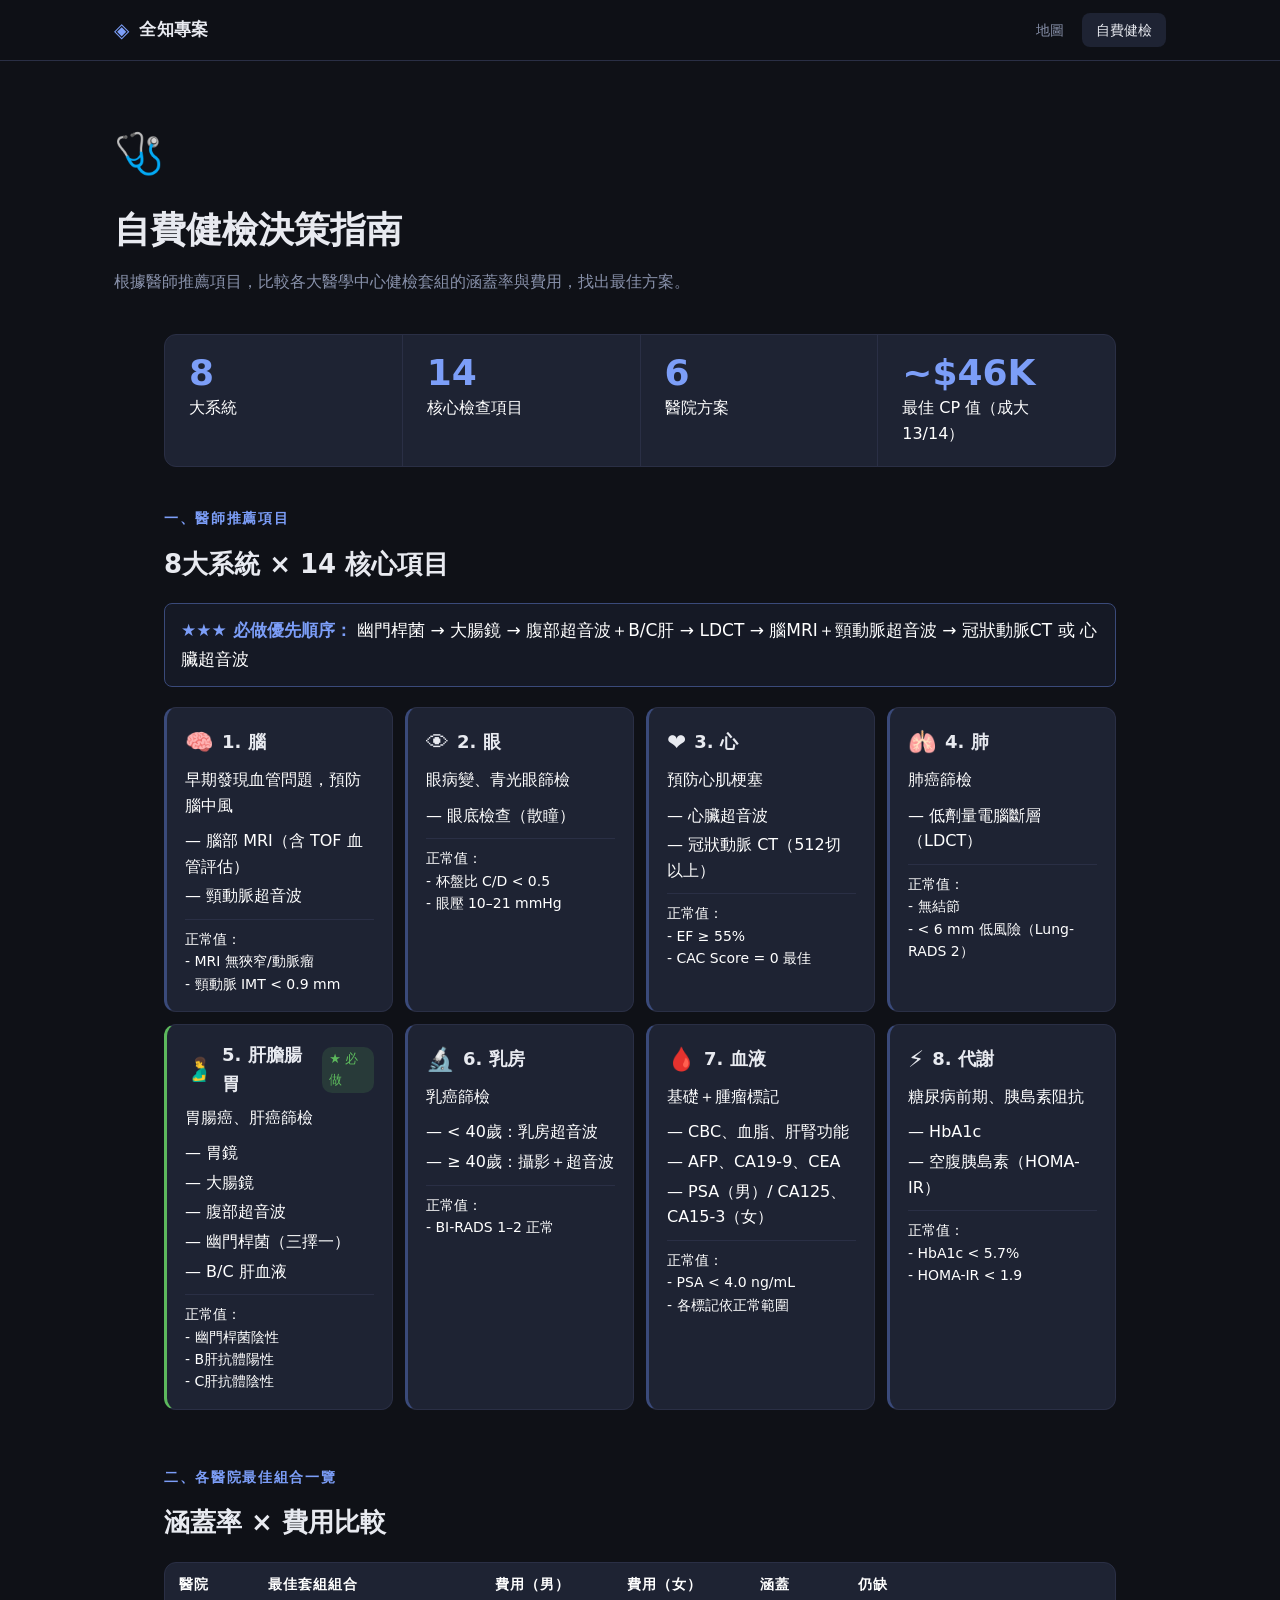
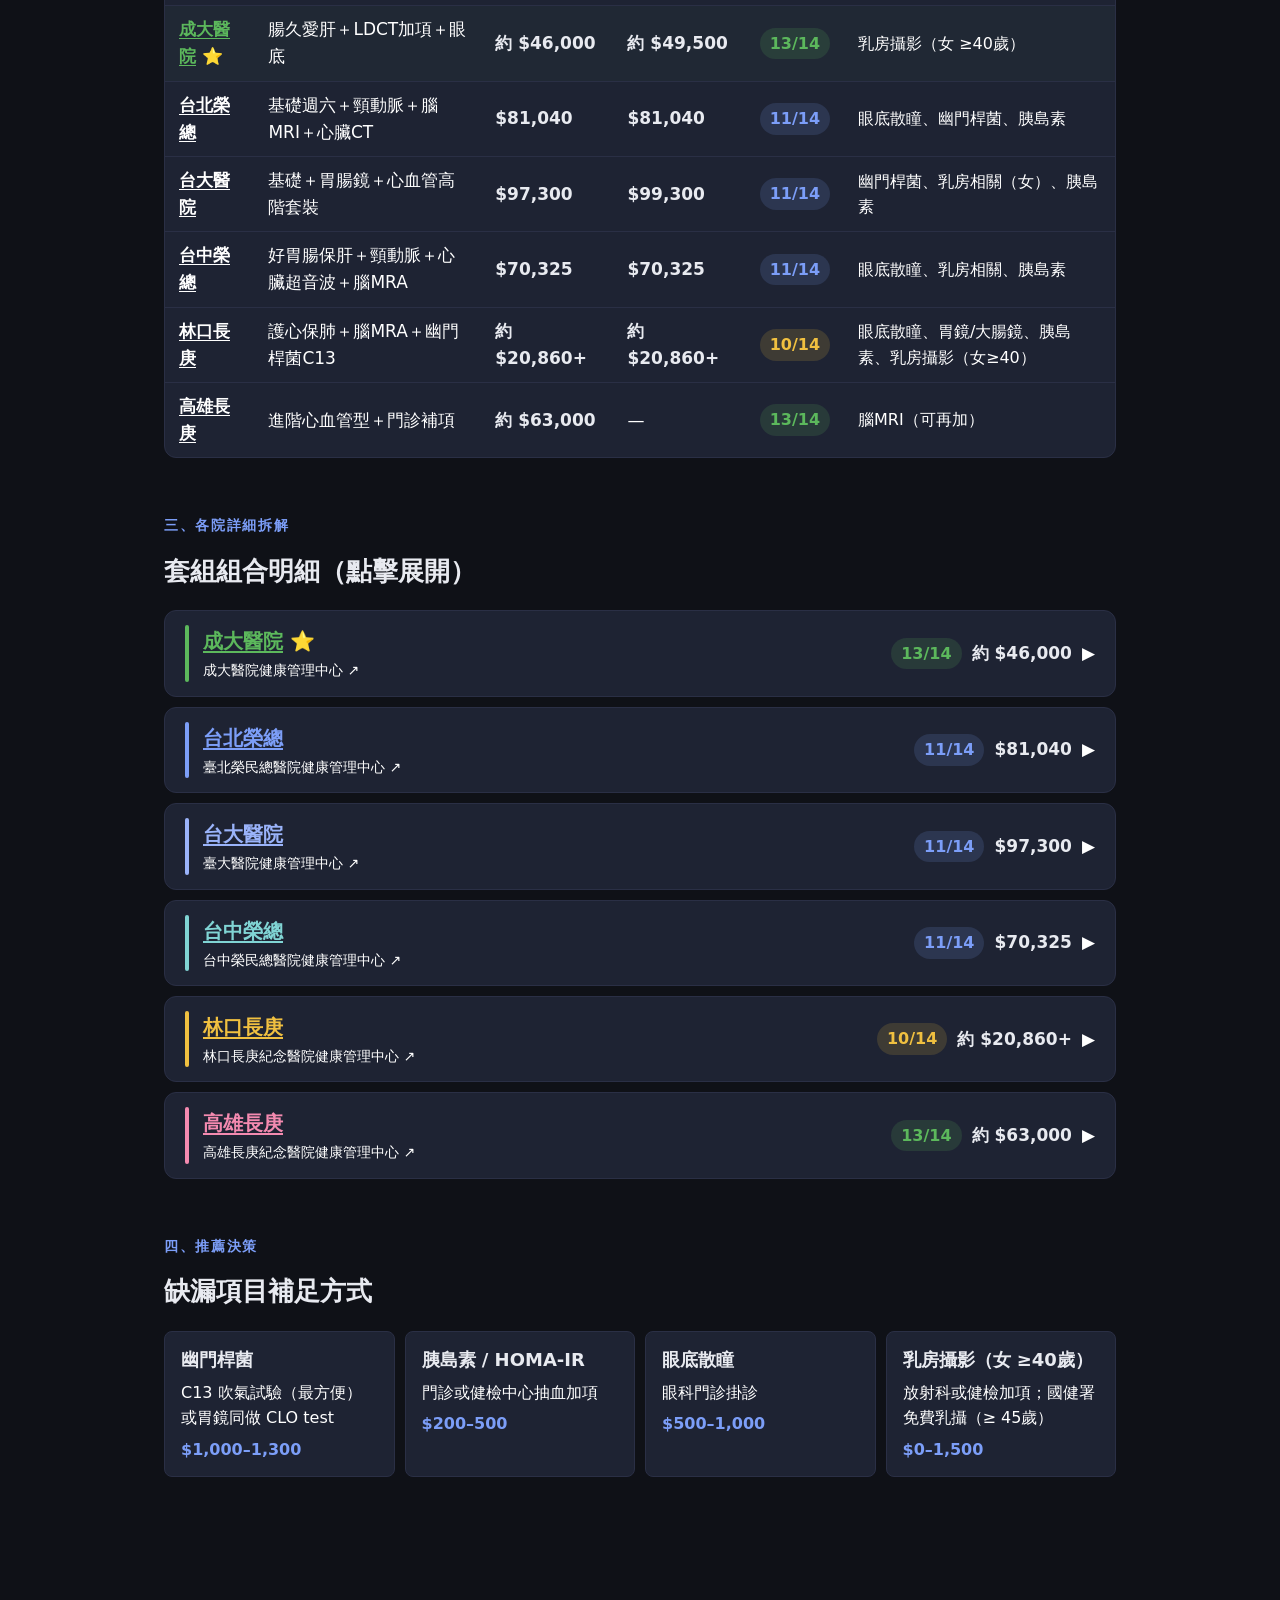
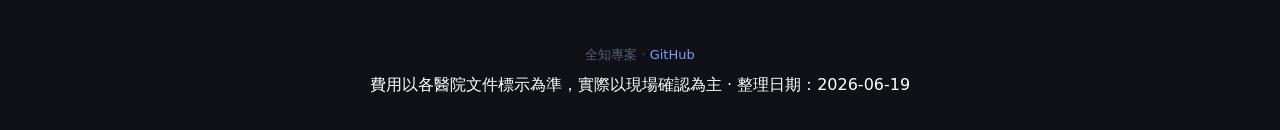
==== commit 45a60c2c: "Increase all font sizes by 30% Co-authored-by: Cursor <cursoragent@cursor.com>" ====
--- a/domains/自費健檢/index.html
+++ b/domains/自費健檢/index.html
@@ -1,4 +1,4 @@
-<!DOCTYPE html>
+﻿<!DOCTYPE html>
 <html lang="zh-Hant">
 <head>
   <meta charset="UTF-8" />
@@ -9,11 +9,11 @@
     .hc-page { max-width: 1000px; margin: 0 auto; padding: 0 24px 80px; }
 
     .section-label {
-      font-size: 11px; font-weight: 700; letter-spacing: 0.12em;
+      font-size: 14px; font-weight: 700; letter-spacing: 0.12em;
       text-transform: uppercase; color: var(--accent); margin-bottom: 14px;
     }
     .section-block { margin-bottom: 56px; }
-    .section-block h2 { font-size: 20px; font-weight: 600; margin-bottom: 18px; }
+    .section-block h2 { font-size: 26px; font-weight: 600; margin-bottom: 18px; }
 
     /* Stats bar */
     .stats-bar {
@@ -26,8 +26,8 @@
       border-right: 1px solid var(--border);
     }
     .stat-item:last-child { border-right: none; }
-    .stat-num { font-size: 28px; font-weight: 700; color: var(--accent); line-height: 1; }
-    .stat-label { font-size: 12px; color: #ffffff; margin-top: 4px; }
+    .stat-num { font-size: 36px; font-weight: 700; color: var(--accent); line-height: 1; }
+    .stat-label { font-size: 16px; color: #ffffff; margin-top: 4px; }
 
     /* System cards */
     .systems-grid {
@@ -42,22 +42,22 @@
     }
     .system-card.important { border-left-color: #5cb85c; }
     .system-card-header { display: flex; align-items: center; gap: 8px; margin-bottom: 6px; }
-    .system-card-icon { font-size: 18px; }
-    .system-card-title { font-size: 14px; font-weight: 600; }
+    .system-card-icon { font-size: 23px; }
+    .system-card-title { font-size: 18px; font-weight: 600; }
     .system-tag {
-      display: inline-block; font-size: 10px; padding: 2px 7px;
+      display: inline-block; font-size: 13px; padding: 2px 7px;
       background: rgba(92,184,92,0.15); border-radius: 10px; color: #5cb85c; margin-left: 4px;
     }
-    .system-card-purpose { font-size: 12px; color: #ffffff; margin-bottom: 8px; }
+    .system-card-purpose { font-size: 16px; color: #ffffff; margin-bottom: 8px; }
     .system-card-items { list-style: none; padding: 0; margin: 0; }
-    .system-card-items li { font-size: 12px; color: #ffffff; padding: 2px 0; }
+    .system-card-items li { font-size: 16px; color: #ffffff; padding: 2px 0; }
     .system-card-items li::before { content: '— '; }
-    .system-card-normal { margin-top: 8px; font-size: 11px; color: #ffffff; padding-top: 8px; border-top: 1px solid var(--border); }
+    .system-card-normal { margin-top: 8px; font-size: 14px; color: #ffffff; padding-top: 8px; border-top: 1px solid var(--border); }
 
     /* Coverage badge */
     .cov-badge {
       display: inline-flex; align-items: center;
-      font-size: 12px; font-weight: 700;
+      font-size: 16px; font-weight: 700;
       padding: 3px 10px; border-radius: 20px;
     }
     .cov-high   { background: rgba(92,184,92,0.15);  color: #5cb85c; }
@@ -65,9 +65,9 @@
     .cov-low    { background: rgba(240,192,64,0.15);  color: #f0c040; }
 
     /* Comparison table */
-    .hc-table { width: 100%; border-collapse: collapse; font-size: 13px; }
+    .hc-table { width: 100%; border-collapse: collapse; font-size: 17px; }
     .hc-table th {
-      padding: 10px 14px; text-align: left; font-size: 11px;
+      padding: 10px 14px; text-align: left; font-size: 14px;
       font-weight: 700; letter-spacing: 0.07em; text-transform: uppercase;
       color: #ffffff; border-bottom: 1px solid var(--border);
     }
@@ -93,10 +93,10 @@
     }
     .hosp-header:hover { background: rgba(255,255,255,0.025); }
     .hosp-bar { width: 4px; align-self: stretch; border-radius: 2px; flex-shrink: 0; }
-    .hosp-name { font-size: 15px; font-weight: 600; }
-    .hosp-sub  { font-size: 11px; color: #ffffff; margin-top: 2px; }
+    .hosp-name { font-size: 20px; font-weight: 600; }
+    .hosp-sub  { font-size: 14px; color: #ffffff; margin-top: 2px; }
     .hosp-right { display: flex; align-items: center; gap: 10px; margin-left: auto; }
-    .hosp-chevron { color: #ffffff; font-size: 13px; transition: transform 0.2s; flex-shrink: 0; }
+    .hosp-chevron { color: #ffffff; font-size: 17px; transition: transform 0.2s; flex-shrink: 0; }
     .hosp-card.open .hosp-chevron { transform: rotate(90deg); }
     .hosp-body {
       display: none; padding: 0 20px 20px 38px;
@@ -105,9 +105,9 @@
     .hosp-card.open .hosp-body { display: block; }
 
     /* Package table */
-    .pkg-table { width: 100%; border-collapse: collapse; font-size: 12px; margin-top: 16px; }
+    .pkg-table { width: 100%; border-collapse: collapse; font-size: 16px; margin-top: 16px; }
     .pkg-table th {
-      padding: 7px 12px; text-align: left; font-size: 11px;
+      padding: 7px 12px; text-align: left; font-size: 14px;
       color: #ffffff; border-bottom: 1px solid var(--border);
     }
     .pkg-table td {
@@ -120,28 +120,28 @@
     .chips-row { display: flex; gap: 20px; flex-wrap: wrap; margin-top: 14px; }
     .chips-group { flex: 1; min-width: 180px; }
     .chips-title {
-      font-size: 10px; font-weight: 700; letter-spacing: 0.07em;
+      font-size: 13px; font-weight: 700; letter-spacing: 0.07em;
       text-transform: uppercase; margin-bottom: 7px;
     }
     .chips-title.ok   { color: #5cb85c; }
     .chips-title.miss { color: #f0a040; }
     .chip {
-      display: inline-block; font-size: 11px; padding: 2px 8px;
+      display: inline-block; font-size: 14px; padding: 2px 8px;
       border-radius: 10px; margin: 2px 3px;
     }
     .chip-ok   { background: rgba(92,184,92,0.12);  color: #5cb85c; }
     .chip-miss { background: rgba(240,160,64,0.12); color: #f0a040; }
     .gap-list { list-style: none; padding: 0; margin-top: 8px; }
-    .gap-list li { font-size: 12px; color: #ffffff; padding: 2px 0; }
+    .gap-list li { font-size: 16px; color: #ffffff; padding: 2px 0; }
     .gap-list li::before { content: '→ '; color: var(--accent); }
     .highlight-box {
       margin-top: 14px; padding: 10px 14px;
       background: rgba(255,255,255,0.025); border-radius: 8px;
-      font-size: 12px; color: #ffffff; line-height: 1.7;
+      font-size: 16px; color: #ffffff; line-height: 1.7;
     }
     .alt-plan-box {
       margin-top: 10px; padding: 12px 14px;
-      border-radius: 8px; border: 1px solid; font-size: 12px;
+      border-radius: 8px; border: 1px solid; font-size: 16px;
     }
     .alt-plan-box strong { display: block; margin-bottom: 4px; }
 
@@ -159,11 +159,11 @@
       background: rgba(92,184,92,0.04);
     }
     .budget-range {
-      font-size: 12px; font-weight: 700; color: var(--accent);
+      font-size: 16px; font-weight: 700; color: var(--accent);
       min-width: 140px; flex-shrink: 0;
     }
-    .budget-plan { font-size: 13px; color: var(--text); flex: 1; }
-    .budget-note { font-size: 12px; color: #ffffff; }
+    .budget-plan { font-size: 17px; color: var(--text); flex: 1; }
+    .budget-note { font-size: 16px; color: #ffffff; }
 
     /* Region cards */
     .region-grid {
@@ -175,9 +175,9 @@
       background: var(--bg-card); border: 1px solid var(--border);
       border-radius: var(--radius-sm); padding: 14px 16px;
     }
-    .region-name  { font-size: 11px; font-weight: 700; text-transform: uppercase; letter-spacing: 0.06em; color: #ffffff; margin-bottom: 5px; }
-    .region-hosp  { font-size: 14px; font-weight: 600; color: var(--text); }
-    .region-note  { font-size: 12px; color: #ffffff; margin-top: 4px; }
+    .region-name  { font-size: 14px; font-weight: 700; text-transform: uppercase; letter-spacing: 0.06em; color: #ffffff; margin-bottom: 5px; }
+    .region-hosp  { font-size: 18px; font-weight: 600; color: var(--text); }
+    .region-note  { font-size: 16px; color: #ffffff; margin-top: 4px; }
 
     /* Remedy cards */
     .remedy-grid {
@@ -189,15 +189,15 @@
       background: var(--bg-card); border: 1px solid var(--border);
       border-radius: var(--radius-sm); padding: 14px 16px;
     }
-    .remedy-item { font-size: 14px; font-weight: 600; margin-bottom: 5px; }
-    .remedy-how  { font-size: 12px; color: #ffffff; margin-bottom: 6px; line-height: 1.6; }
-    .remedy-cost { font-size: 12px; font-weight: 700; color: var(--accent); }
+    .remedy-item { font-size: 18px; font-weight: 600; margin-bottom: 5px; }
+    .remedy-how  { font-size: 16px; color: #ffffff; margin-bottom: 6px; line-height: 1.6; }
+    .remedy-cost { font-size: 16px; font-weight: 700; color: var(--accent); }
 
     /* Info note */
     .info-note {
       background: rgba(124,158,248,0.06); border: 1px solid var(--accent-dim);
       border-radius: var(--radius-sm); padding: 12px 16px;
-      font-size: 13px; color: #ffffff; margin-bottom: 20px; line-height: 1.7;
+      font-size: 17px; color: #ffffff; margin-bottom: 20px; line-height: 1.7;
     }
     .info-note strong { color: var(--accent); }
 
@@ -296,7 +296,7 @@
 
   <footer class="site-footer">
     <p>全知專案 · <a href="https://github.com/Risch315815/Know_All" target="_blank">GitHub</a></p>
-    <p style="margin-top:6px;font-size:12px;color:#ffffff;">費用以各醫院文件標示為準，實際以現場確認為主 · 整理日期：2026-06-19</p>
+    <p style="margin-top:6px;font-size: 16px;color:#ffffff;">費用以各醫院文件標示為準，實際以現場確認為主 · 整理日期：2026-06-19</p>
   </footer>
 
   <script>
@@ -549,7 +549,7 @@
             <td><span class="cost-main">${h.costM}</span></td>
             <td><span class="${h.costF === '—' ? '' : 'cost-main'}">${h.costF}</span></td>
             <td><span class="cov-badge ${covClass(h.cov, h.tot)}">${h.cov}/${h.tot}</span></td>
-            <td style="font-size:12px;">${h.missing.join('、')}</td>
+            <td style="font-size: 16px;">${h.missing.join('、')}</td>
           </tr>`).join('')}
       </tbody>`;
   }
@@ -570,7 +570,7 @@
           </div>
           <div class="hosp-right">
             <span class="cov-badge ${covClass(h.cov, h.tot)}">${h.cov}/${h.tot}</span>
-            <span style="font-size:13px;font-weight:700;color:var(--text);">${h.costM}</span>
+            <span style="font-size: 17px;font-weight:700;color:var(--text);">${h.costM}</span>
             <span class="hosp-chevron">▶</span>
           </div>
         </div>
